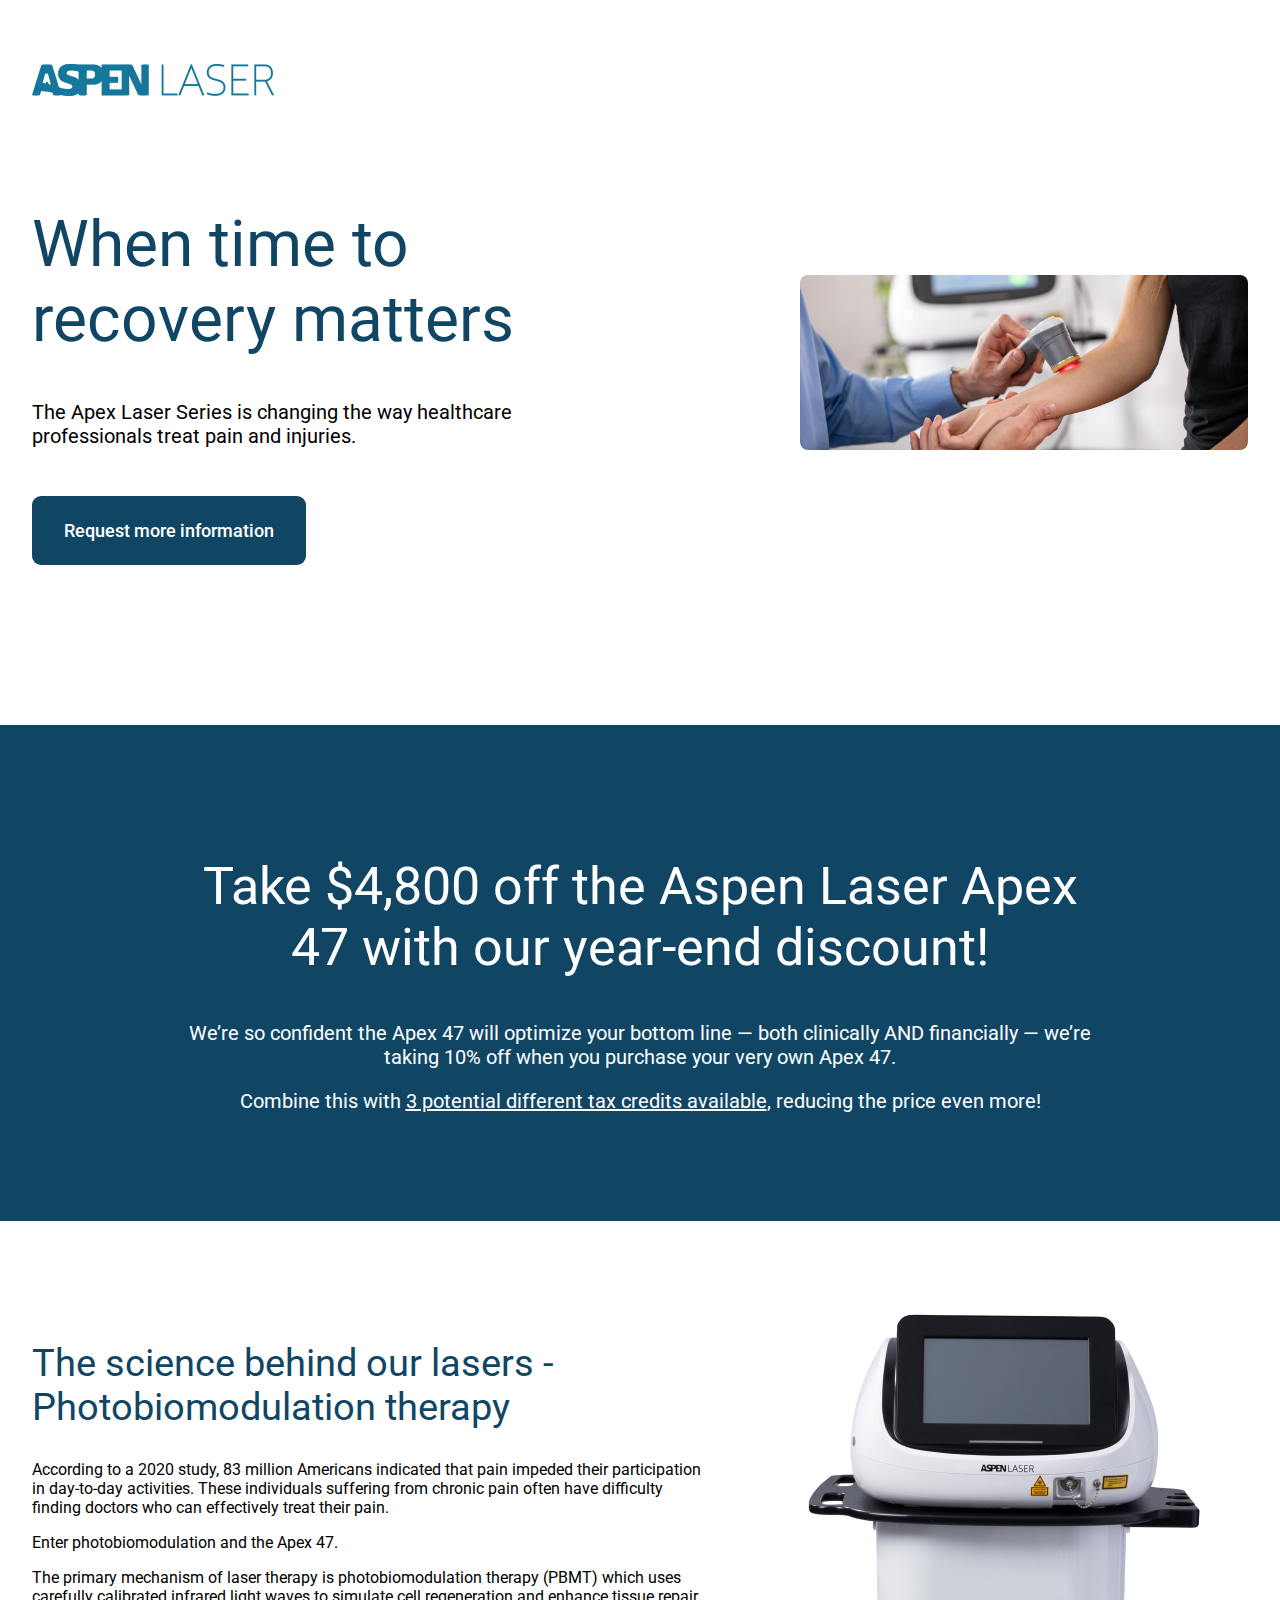
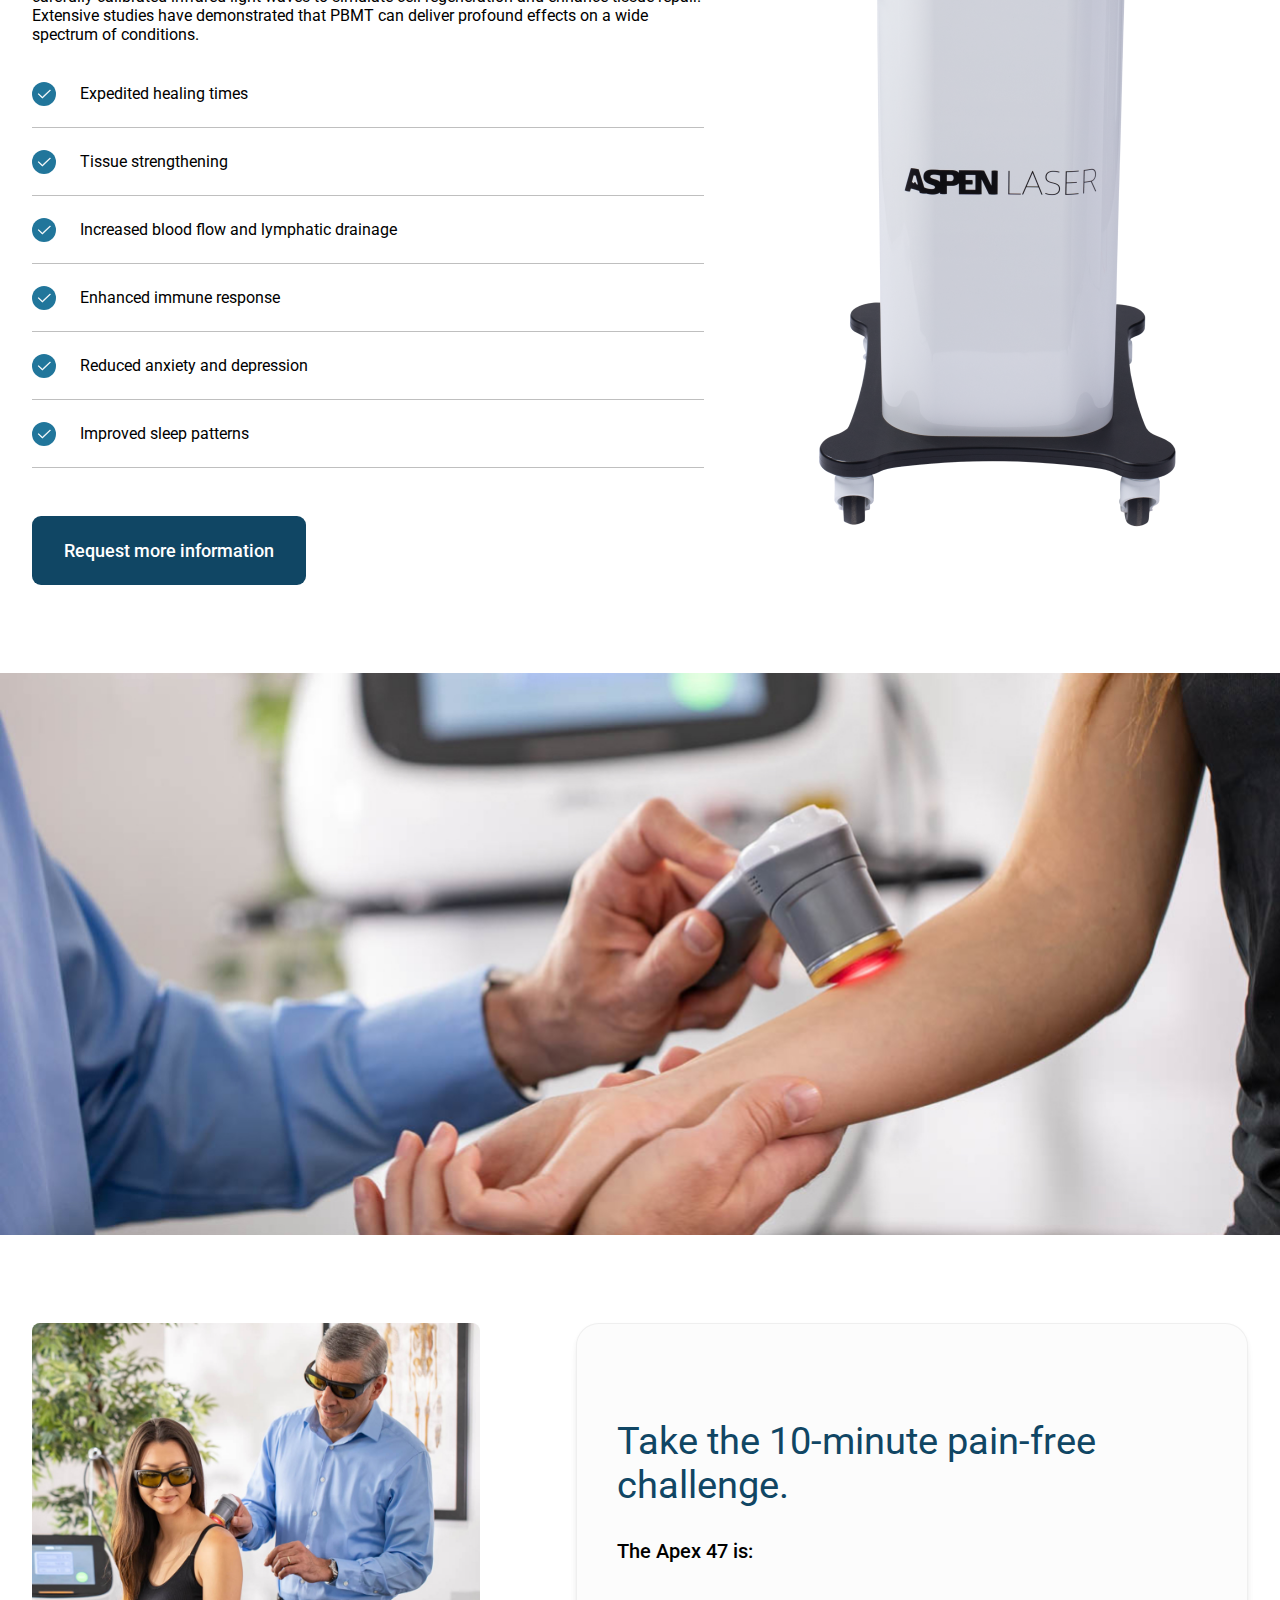
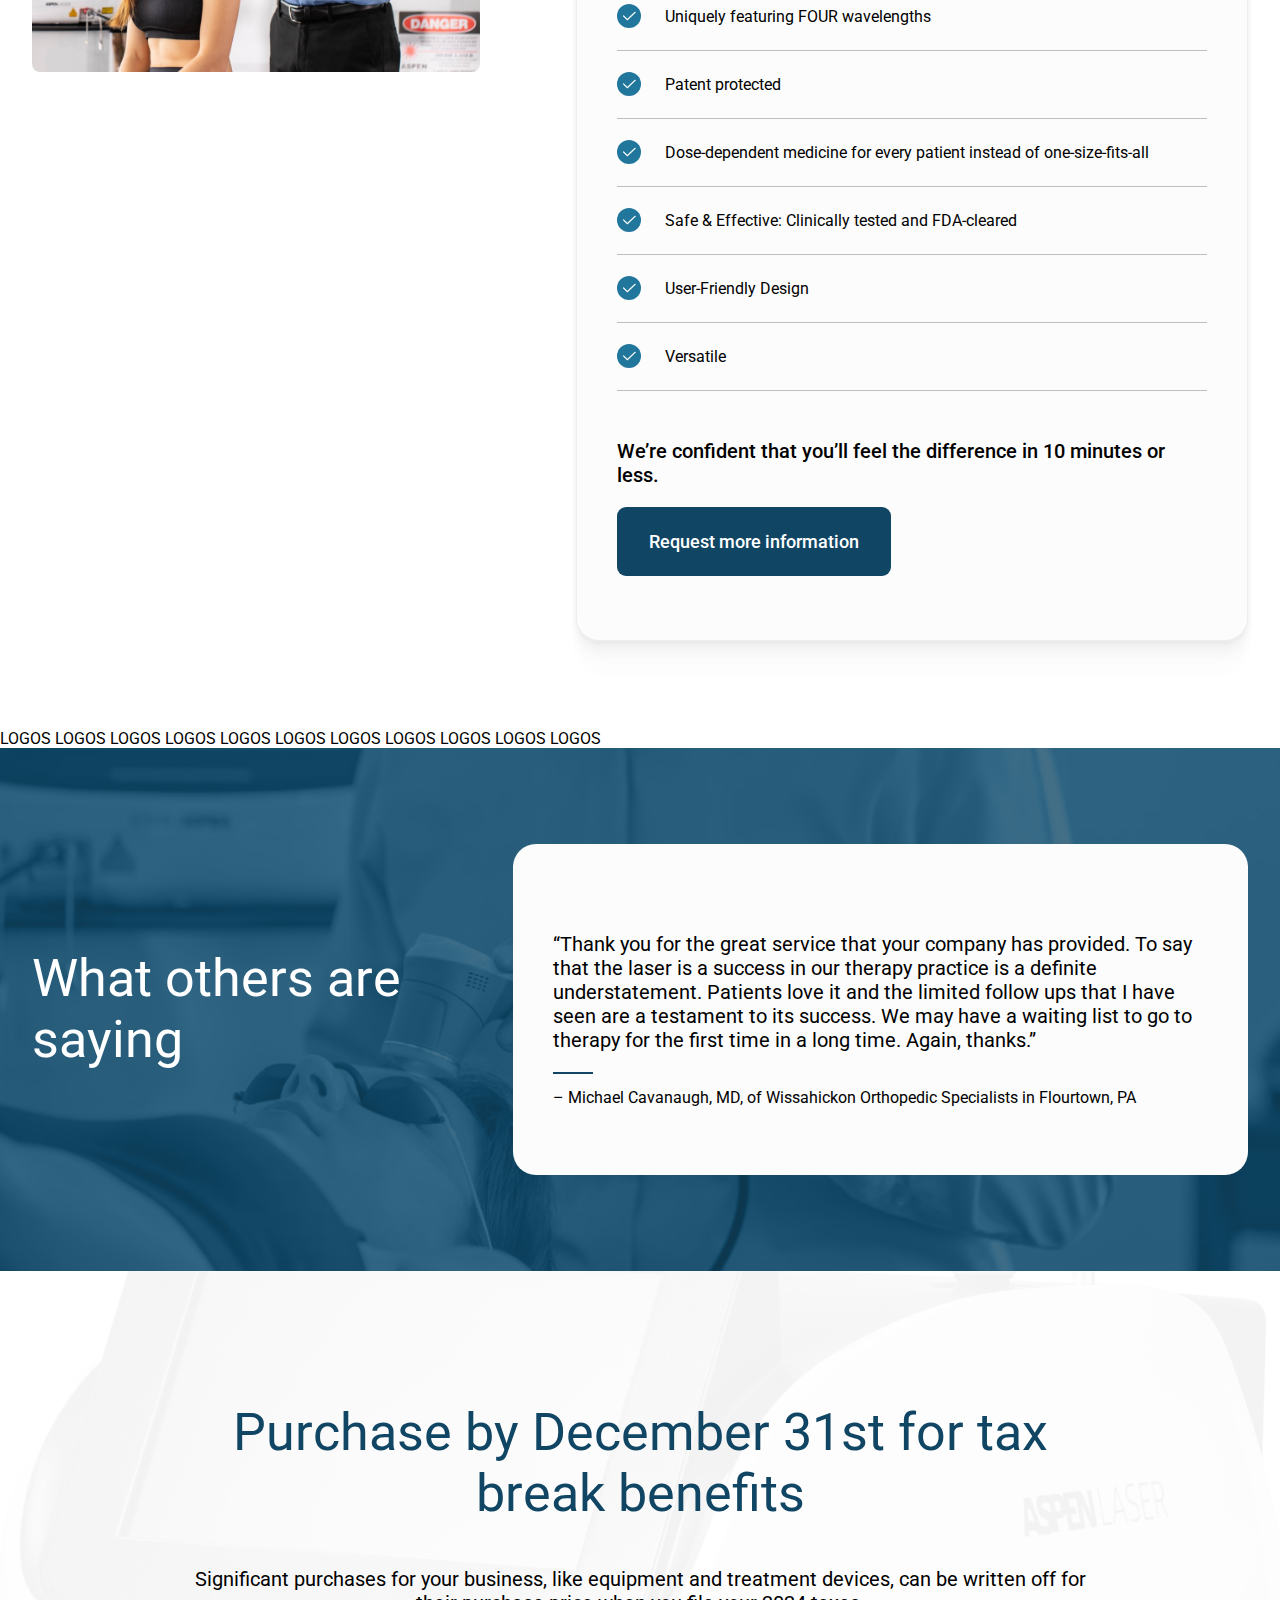
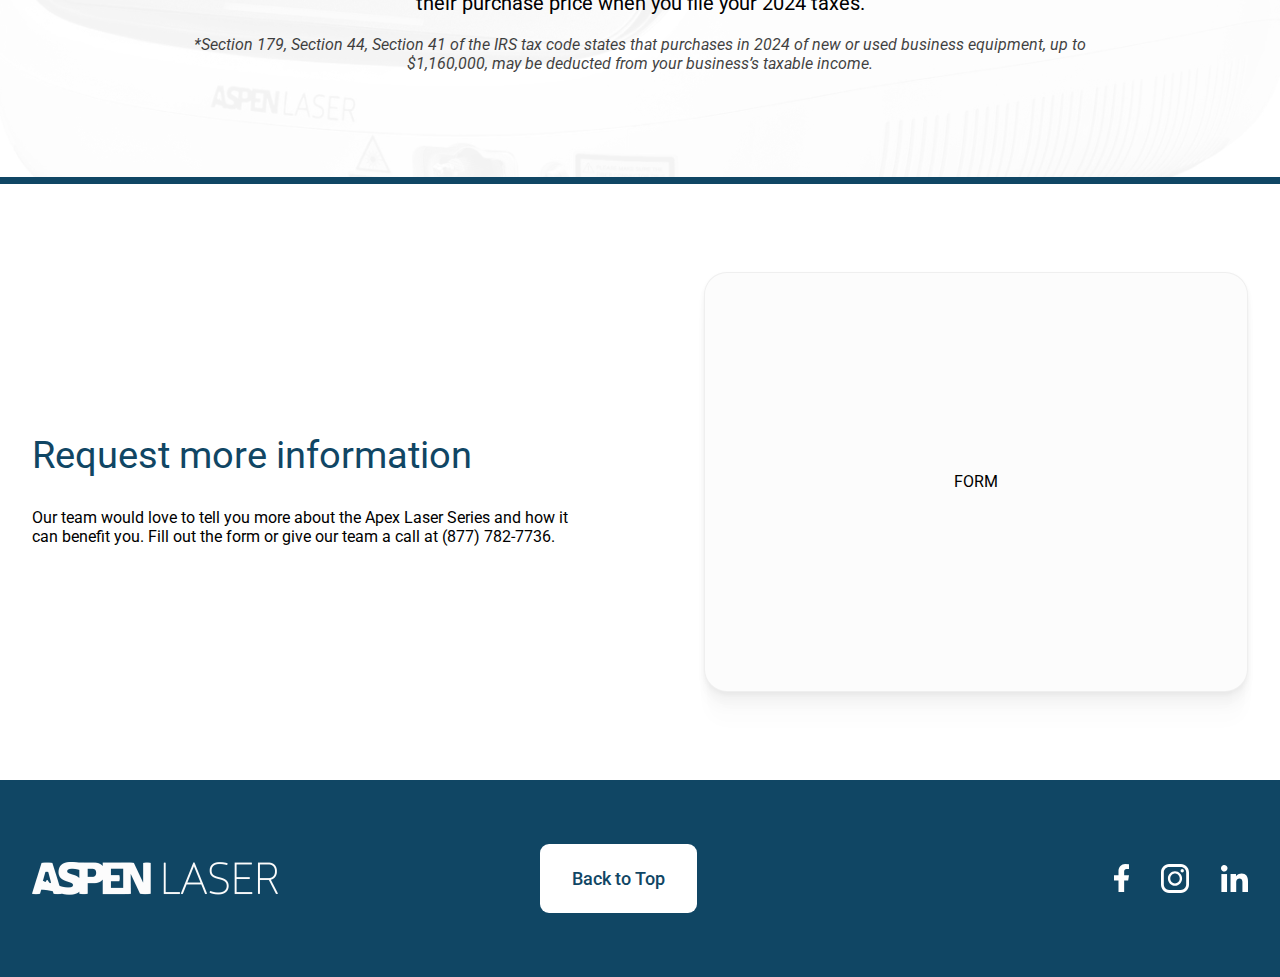
==== aspen-laser-apex-47.html @ b33ba3d9 "page started" ====
<!DOCTYPE html>
<html lang="en">
<head>
  <meta charset="UTF-8">
  <meta name="viewport" content="width=device-width, initial-scale=1.0">
  <title>TheraLight 360+</title>
  <link rel="preconnect" href="https://fonts.googleapis.com">
  <link rel="preconnect" href="https://fonts.gstatic.com" crossorigin>
  <link href="https://fonts.googleapis.com/css2?family=Roboto:ital,wght@0,100;0,300;0,400;0,500;0,700;0,900;1,100;1,300;1,400;1,500;1,700;1,900&display=swap" rel="stylesheet">
  <link rel="stylesheet" href="css/styles.css">
</head>
<body>
  <div class="page-top">
    <div class="container">
      <img src="./img/logo-blue.png" alt="Aspen Laser" width="242" height="32" class="top-logo" />
    </div>
  </div>
  <div class="hero">
    <div class="container">
      <div class="hero-row">
        <div class="">
          <h1>When time to recovery matters</h1>
          <p>The Apex Laser Series is changing the way healthcare professionals treat pain and injuries.</p>
          <a href="#contact" class="button">Request more information</a>
        </div>
        <div class="">
          <img src="./img/using-aspen-laser-apex-47-2.jpg" alt="Woman getting in the TheraLight 360+" width="574" height="448" />
        </div>
      </div>
    </div>
  </div>
  <div class="callout">
    <div class="container">
      <h2>Take $4,800 off the Aspen Laser Apex 47 with our year-end discount!</h2>
      <p>We&rsquo;re so confident the Apex 47 will optimize your bottom line &mdash; both clinically AND financially &mdash; we&rsquo;re taking 10% off when you purchase your very own Apex 47.</p>
      <p>Combine this with <a href="#tax-credit">3 potential different tax credits available</a>, reducing the price even more!</p>
    </div>
  </div>
  <div class="features">
    <div class="container">
      <div class="features-row">
        <div class="features-content">
          <h2>The science behind our lasers - Photobiomodulation therapy</h2>
          <p>According to a 2020 study, 83 million Americans indicated that pain impeded their participation in day-to-day activities. These individuals suffering from chronic pain often have difficulty finding doctors who can effectively treat their pain.</p>
          <p>Enter photobiomodulation and the Apex 47.</p>
          <p>The primary mechanism of laser therapy is photobiomodulation therapy (PBMT) which uses carefully calibrated infrared light waves to simulate cell regeneration and enhance tissue repair. Extensive studies have demonstrated that PBMT can deliver profound effects on a wide spectrum of conditions.</p>
          <ul class="checklist">
            <li>Expedited healing times</li>
            <li>Tissue strengthening</li>
            <li>Increased blood flow and lymphatic drainage</li>
            <li>Enhanced immune response</li>
            <li>Reduced anxiety and depression</li>
            <li>Improved sleep patterns</li>
          </ul>
          <a href="#contact" class="button">Request more information</a>
        </div>
        <div class="">
          <img src="./img/aspen-laser-machine.png" alt="Aspen Laser Apex 47" width="410" height="825" >
        </div>
      </div>
    </div>
  </div>
  <img src="./img/using-aspen-laser-apex-47-2.jpg" alt="Using Aspen Laser Apex 47" width="1440" height="561" class="full-size" />
  <div class="challenge">
    <div class="container">
      <div class="challenge-row">
        <div class="">
          <img src="./img/using-aspen-laser-apex-47-1.jpg" alt="Using Aspen Laser Apex 47" width="533" height="416" >
        </div>
        <div class="challenge-box">
          <h2>Take the 10-minute pain-free challenge.</h2>
          <p class="bigger">The Apex 47 is:</p>
          <ul class="checklist">
            <li>Uniquely featuring FOUR wavelengths</li>
            <li>Patent protected</li>
            <li>Dose-dependent medicine for every patient instead of one-size-fits-all</li>
            <li>Safe & Effective: Clinically tested and FDA-cleared</li>
            <li>User-Friendly Design</li>
            <li>Versatile</li>
          </ul>
            <p class="bigger">We&rsquo;re confident that you&rsquo;ll feel the difference in 10 minutes or less.</p>
          <a href="#contact" class="button">Request more information</a>
        </div>
      </div>
    </div>
  </div>
  LOGOS LOGOS LOGOS LOGOS LOGOS LOGOS LOGOS LOGOS LOGOS LOGOS LOGOS 
  <div class="testimonials">
    <div class="container testimonials-row">
      <h2>What others are saying</h2>
      <blockquote class="testimonial">
        <p>&ldquo;Thank you for the great service that your company has provided. To say that the laser is a success in our therapy practice is a definite understatement. Patients love it and the limited follow ups that I have seen are a testament to its success. We may have a waiting list to go to therapy for the first time in a long time. Again, thanks.&rdquo;</p>
        <cite>&ndash; Michael Cavanaugh, MD, of Wissahickon Orthopedic Specialists in Flourtown, PA</cite>
      </blockquote>
    </div>
  </div>
  <div class="tax-credit" id="tax-credit">
    <div class="container">
      <h2>Purchase by December 31st for tax break benefits</h2>
      <p class="bigger">Significant purchases for your business, like equipment and treatment devices, can be written off for their purchase price when you file your 2024 taxes.</p>
      <p><i>*Section 179, Section 44, Section 41 of the IRS tax code states that purchases in 2024 of new or used business equipment, up to $1,160,000, may be deducted from your business&rsquo;s taxable income.</i></p>
    </div>
  </div>
  <div class="contact" id="contact">
    <div class="container">
      <div class="contact-row">
        <div class="contact-content">
          <h2>Request more information</h2>
          <p>Our team would love to tell you more about the Apex Laser Series and how it can benefit you. Fill out the form or give our team a call at (877) 782-7736.</p>
        </div>
        <div class="contact-form">
          FORM
        </div>
      </div>
    </div>
  </div>
  <div class="footer">
    <div class="container footer-contents">
      <img src="./img/logo-white.png" alt="Aspen Laser" width="246" height="32" class="footer-logo" />
      <div class="button-wrap"><a class="button reverse" href="#">Back to Top</a></div>
      <ul class="footer-list">
        <li><a href="#" target="_blank" class="facebook">Facebook</a></li>
        <li><a href="#" target="_blank" class="instagram">Instagram</a></li>
        <li><a href="#" target="_blank" class="linkedin">LinkedIn</a></li>
      </ul>
    </div>
  </div>
</body>
</html>
---- css/styles.css ----
/* General */
html {
  scroll-behavior: smooth;
}

body {
  background-color: #ffffff;
  color: #000000;
  font-family: "Roboto", sans-serif;
  font-weight: 400;
  font-style: normal;
  font-size: 100%;
  margin: 0;
}
body * {
  box-sizing: border-box;
}

img {
  max-width: 100%;
  height: auto;
}

a:not(.button) {
  color: #000000;
  text-decoration: underline;
}

.button {
  font-size: 1.125rem;
  line-height: 1.3125rem;
  border: none;
  box-shadow: none;
  background: #104664;
  color: #ffffff;
  font-weight: 500;
  padding: 1.5rem 2rem;
  text-decoration: none;
  border-radius: 9px;
  transition: all 300ms ease;
  text-align: center;
  display: inline-block;
}
.button:hover, .button:focus {
  background: #073956;
}
.button.reverse {
  background: #ffffff;
  color: #104664;
}
.button.reverse:hover, .button.reverse:focus {
  background: #cdcdcd;
}

.container {
  max-width: 94rem;
  padding-left: 2rem;
  padding-right: 2rem;
  margin-left: auto;
  margin-right: auto;
}

h1 {
  font-weight: 400;
  color: #104664;
}

h2 {
  font-size: 38px;
  font-weight: 400;
  color: #104664;
}

.text-center {
  text-align: center;
}

.checklist {
  list-style: none;
  margin: 0 0 3rem;
  display: grid;
  gap: 3rem;
  grid-template-columns: auto;
  padding: 0;
}
.checklist li {
  padding-left: 3rem;
  position: relative;
}
.checklist li:before {
  position: absolute;
  top: 50%;
  transform: translateY(-50%);
  left: 0;
  background-image: url("../img/checkmark.svg");
  width: 35px;
  height: 35px;
  display: block;
  content: "";
}

img.full-size {
  margin-left: auto;
  margin-right: auto;
  max-width: 1440px;
  display: block;
}

/* Sections */
.page-top {
  padding: 4rem 0 2rem;
}

.hero {
  padding: 0 0 4rem;
}
@media (min-width: 768px) {
  .hero {
    padding: 2rem 0 10rem;
  }
}
.hero .hero-row {
  display: grid;
  row-gap: 2rem;
  column-gap: 6rem;
  align-items: center;
}
@media (min-width: 768px) {
  .hero .hero-row {
    grid-template-columns: 3fr 2fr;
  }
}
.hero h1 {
  font-size: 4rem;
  max-width: 610px;
}
.hero p {
  font-size: 20px;
  margin-bottom: 3rem;
  max-width: 540px;
}
.hero img {
  border-radius: 0.5rem;
}

.callout {
  background-color: #104664;
  color: #ffffff;
  padding: 4rem 0;
}
@media (min-width: 768px) {
  .callout {
    padding: 5.5rem 0;
  }
}
.callout h2 {
  font-size: 52px;
  color: #ffffff;
}
.callout p {
  font-size: 20px;
}
.callout p a {
  color: #ffffff;
}
.callout .container {
  max-width: 63rem;
  text-align: center;
}

.features {
  padding: 4rem 0;
}
@media (min-width: 768px) {
  .features {
    padding: 5.5rem 0;
  }
}
.features .features-row {
  display: grid;
  row-gap: 2rem;
  column-gap: 6rem;
  align-items: start;
}
@media (min-width: 768px) {
  .features .features-row {
    grid-template-columns: 3fr 2fr;
  }
}
.features .bigger {
  font-weight: 500;
  font-size: 20px;
}
.features h2 {
  font-size: 38px;
}
.features .checklist {
  gap: 0;
}
.features .checklist li {
  display: block;
  padding-top: 1.5rem;
  padding-bottom: 1.5rem;
  border-bottom: 1px solid rgba(0, 0, 0, 0.25);
}
.features .checklist li:before {
  width: 24px;
  height: 24px;
  background-size: 24px 24px;
}

.research {
  padding: 4rem 0;
}
@media (min-width: 768px) {
  .research {
    padding: 5.5rem 0;
  }
}
.research .research-row {
  display: grid;
  row-gap: 2rem;
  column-gap: 6rem;
  align-items: center;
}
@media (min-width: 768px) {
  .research .research-row {
    grid-template-columns: 3fr 2fr;
  }
}
.research h2 {
  font-size: 38px;
}
.research img {
  border-radius: 0.5rem;
}

.challenge {
  padding: 4rem 0;
}
@media (min-width: 768px) {
  .challenge {
    padding: 5.5rem 0;
  }
}
.challenge img {
  border-radius: 0.5rem;
  display: block;
}
.challenge .challenge-row {
  display: grid;
  row-gap: 2rem;
  column-gap: 6rem;
  align-items: start;
}
@media (min-width: 768px) {
  .challenge .challenge-row {
    grid-template-columns: 2fr 3fr;
  }
}
.challenge h2 {
  font-size: 38px;
}
.challenge .bigger {
  font-weight: 500;
  font-size: 20px;
}
.challenge .checklist {
  gap: 0;
}
.challenge .checklist li {
  display: block;
  padding-top: 1.5rem;
  padding-bottom: 1.5rem;
  border-bottom: 1px solid rgba(0, 0, 0, 0.25);
}
.challenge .checklist li:before {
  width: 24px;
  height: 24px;
  background-size: 24px 24px;
}
.challenge .challenge-box {
  background: #FCFCFC;
  border: 1px solid rgba(0, 0, 0, 0.05);
  box-shadow: 0px 33px 13px rgba(0, 0, 0, 0.01), 0px 18px 11px rgba(0, 0, 0, 0.02), 0px 8px 8px rgba(0, 0, 0, 0.03), 0px 2px 5px rgba(0, 0, 0, 0.04);
  border-radius: 23px;
  padding: 4rem 2.5rem;
}

.testimonials {
  padding: 4rem 0;
  background-size: cover;
  background-position: center;
  background-image: url("../img/testimonials-background.png");
  background-color: #104664;
  color: #ffffff;
}
@media (min-width: 768px) {
  .testimonials {
    padding: 6rem 0;
  }
}
.testimonials h2 {
  font-size: 52px;
  color: #ffffff;
}
.testimonials .testimonials-row {
  row-gap: 2rem;
  column-gap: 2.5rem;
  display: grid;
  grid-template-columns: auto;
  align-items: center;
}
@media (min-width: 768px) {
  .testimonials .testimonials-row {
    grid-template-columns: 3fr 5fr;
  }
}
.testimonials .testimonial {
  margin: 0;
  border: 0;
  padding: 4.25rem 2.5rem;
  background: #FCFCFC;
  border-radius: 23px;
  font-size: 20px;
  color: #000000;
}
.testimonials .testimonial cite {
  position: relative;
  padding-top: 1rem;
  margin-top: 1rem;
  display: block;
  font-size: 1rem;
  font-style: normal;
}
.testimonials .testimonial cite:before {
  position: absolute;
  top: 0;
  left: 0;
  width: 2.5rem;
  height: 2px;
  background: #104664;
  display: block;
  content: "";
}

.tax-credit {
  padding: 4rem 0;
  background-size: cover;
  background-position: center;
  background-image: url("../img/tax-background.jpg");
}
.tax-credit .container {
  max-width: 60rem;
  text-align: center;
}
@media (min-width: 768px) {
  .tax-credit {
    padding: 5.5rem 0;
  }
}
.tax-credit h2 {
  font-size: 52px;
  color: #104664;
}
.tax-credit .bigger {
  font-size: 20px;
}
.tax-credit i {
  opacity: 0.75;
}

.contact {
  padding: 4rem 0;
  border-top: 7px solid #104664;
}
@media (min-width: 768px) {
  .contact {
    padding: 5.5rem 0;
  }
}
.contact .contact-row {
  display: grid;
  row-gap: 2rem;
  column-gap: 8rem;
  align-items: center;
}
@media (min-width: 768px) {
  .contact .contact-row {
    grid-template-columns: 1fr 1fr;
  }
}
.contact .contact-form {
  background: #FCFCFC;
  border: 1px solid rgba(0, 0, 0, 0.05);
  box-shadow: 0px 33px 13px rgba(0, 0, 0, 0.01), 0px 18px 11px rgba(0, 0, 0, 0.02), 0px 8px 8px rgba(0, 0, 0, 0.03), 0px 2px 5px rgba(0, 0, 0, 0.04);
  border-radius: 23px;
  height: 420px;
  display: flex;
  justify-content: center;
  align-items: center;
}

.footer {
  padding: 4rem 0;
  background: #104664;
  color: #ffffff;
}
.footer .footer-logo {
  display: block;
  width: 246px;
}
.footer .footer-contents {
  display: grid;
  row-gap: 2rem;
  column-gap: 2rem;
}
@media (min-width: 768px) {
  .footer .footer-contents {
    align-items: center;
    grid-template-columns: 1fr 200px 1fr;
  }
}
.footer .footer-list {
  list-style: none;
  margin: 0;
  padding: 0;
  display: flex;
  flex-wrap: wrap;
  row-gap: 1rem;
  column-gap: 2rem;
}
@media (min-width: 768px) {
  .footer .footer-list {
    justify-content: flex-end;
    align-items: center;
  }
}
.footer .footer-list li {
  display: inline;
}
.footer .footer-list li a {
  color: #ffffff;
}
.footer .footer-list li a.facebook, .footer .footer-list li a.instagram, .footer .footer-list li a.linkedin {
  display: block;
  text-indent: -999999px;
  background-repeat: no-repeat;
  background-size: 100% 100%;
}
.footer .footer-list li a.facebook {
  width: 15px;
  height: 28px;
  background-image: url("../img/facebook.svg");
}
.footer .footer-list li a.instagram {
  width: 28px;
  height: 29px;
  background-image: url("../img/instagram.svg");
}
.footer .footer-list li a.linkedin {
  width: 27px;
  height: 27px;
  background-image: url("../img/linkedin.svg");
}

/*# sourceMappingURL=styles.css.map */
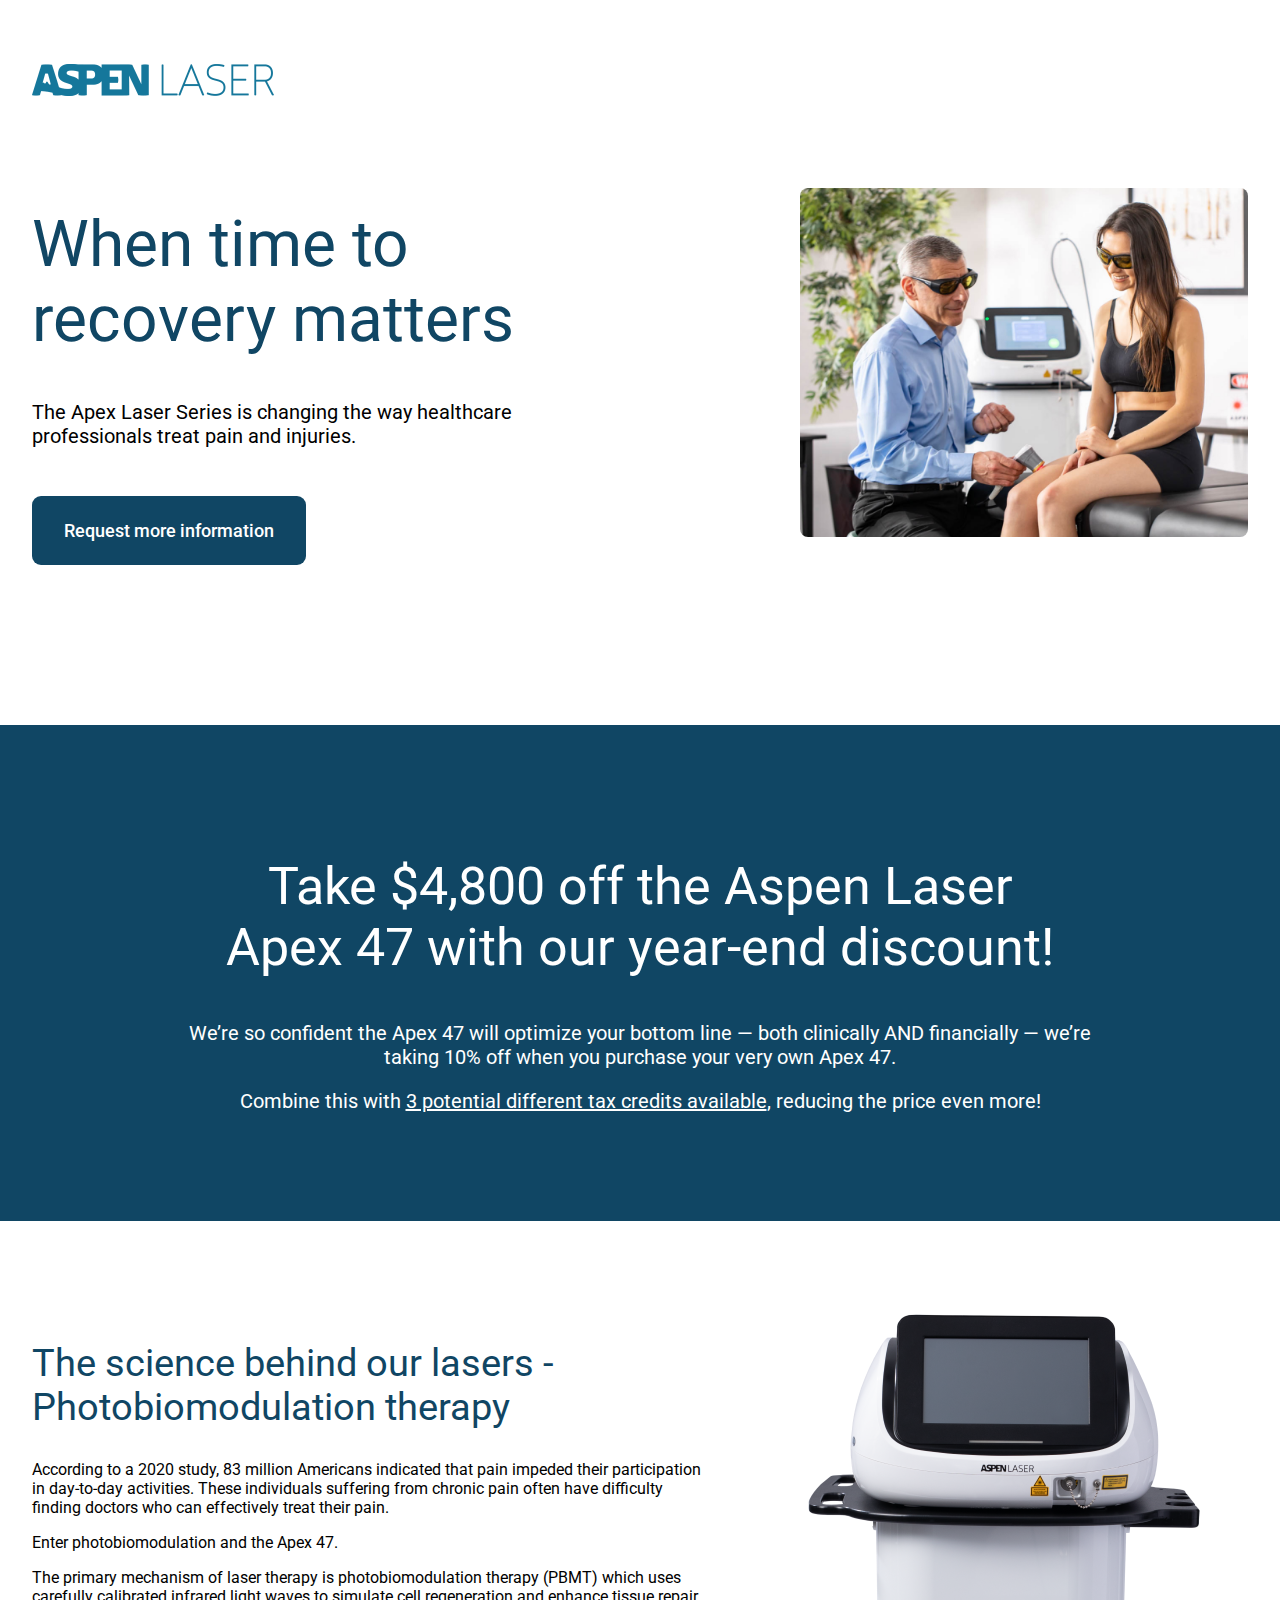
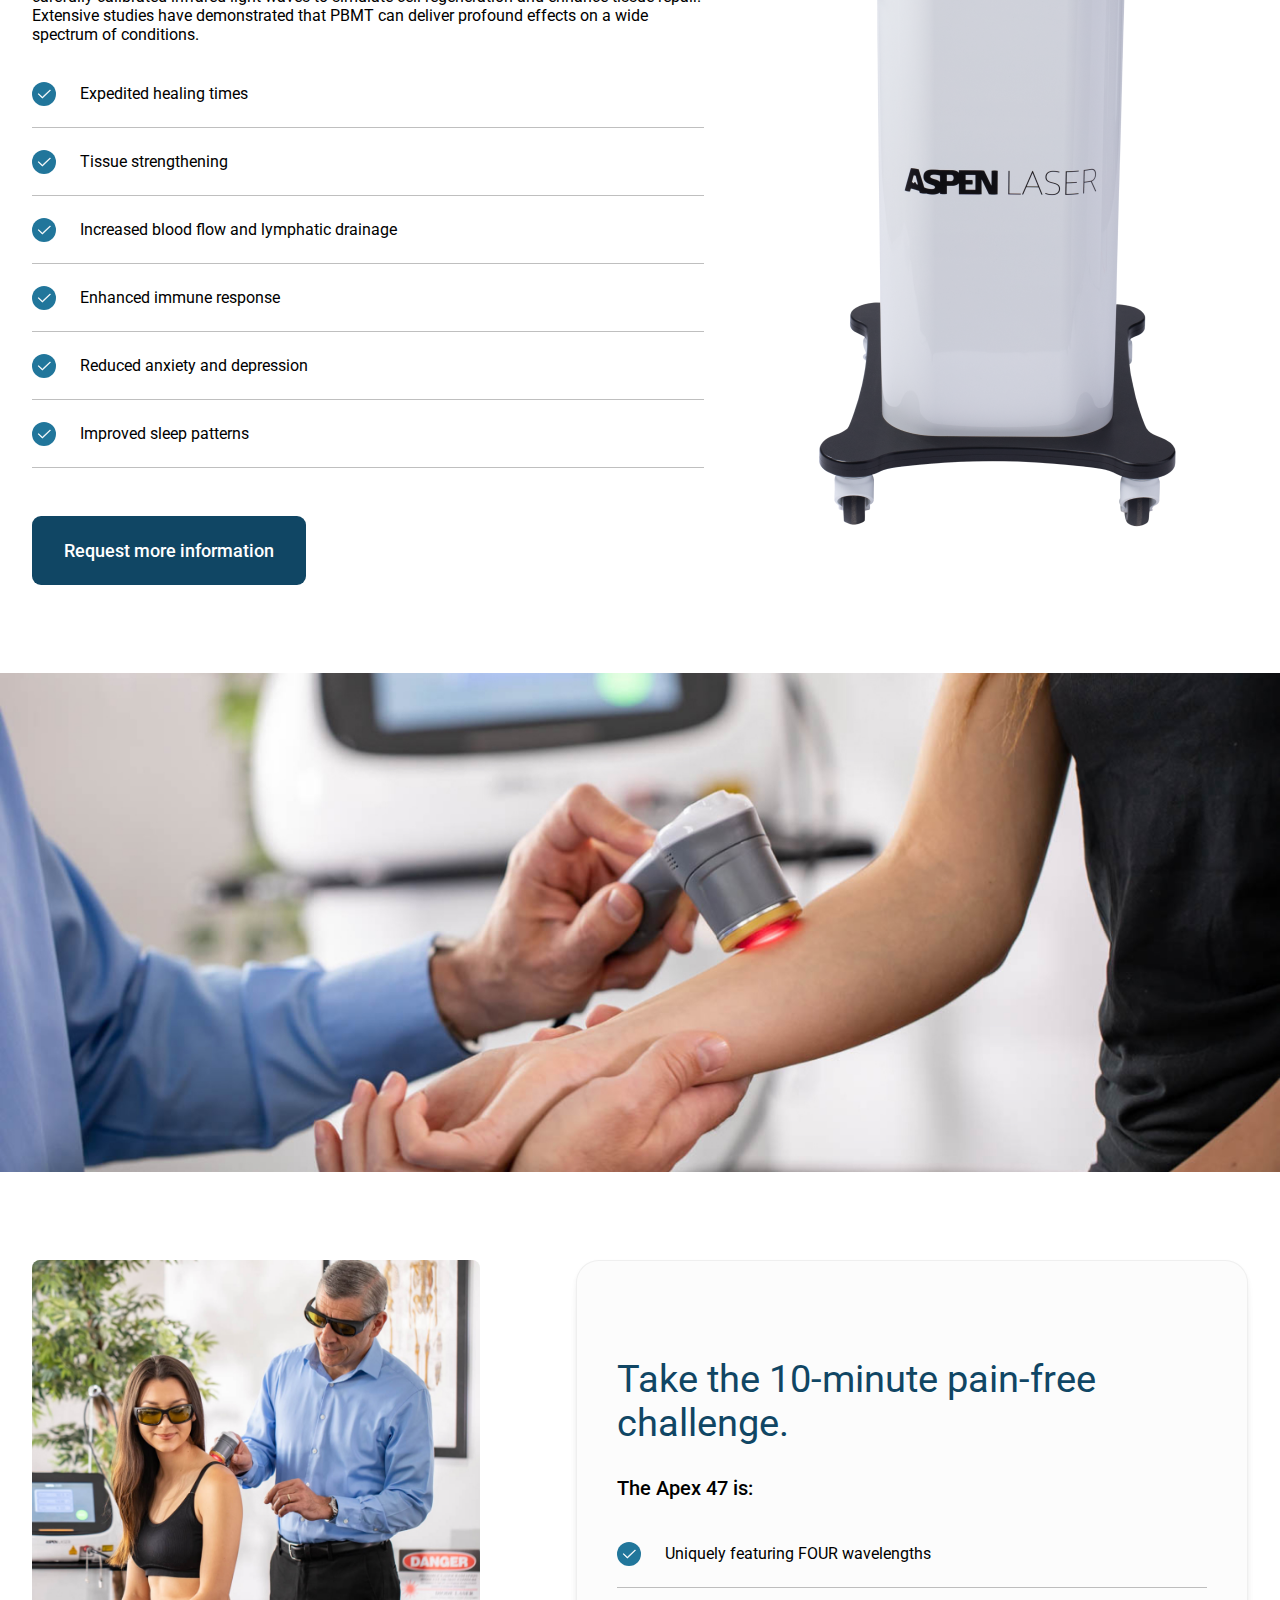
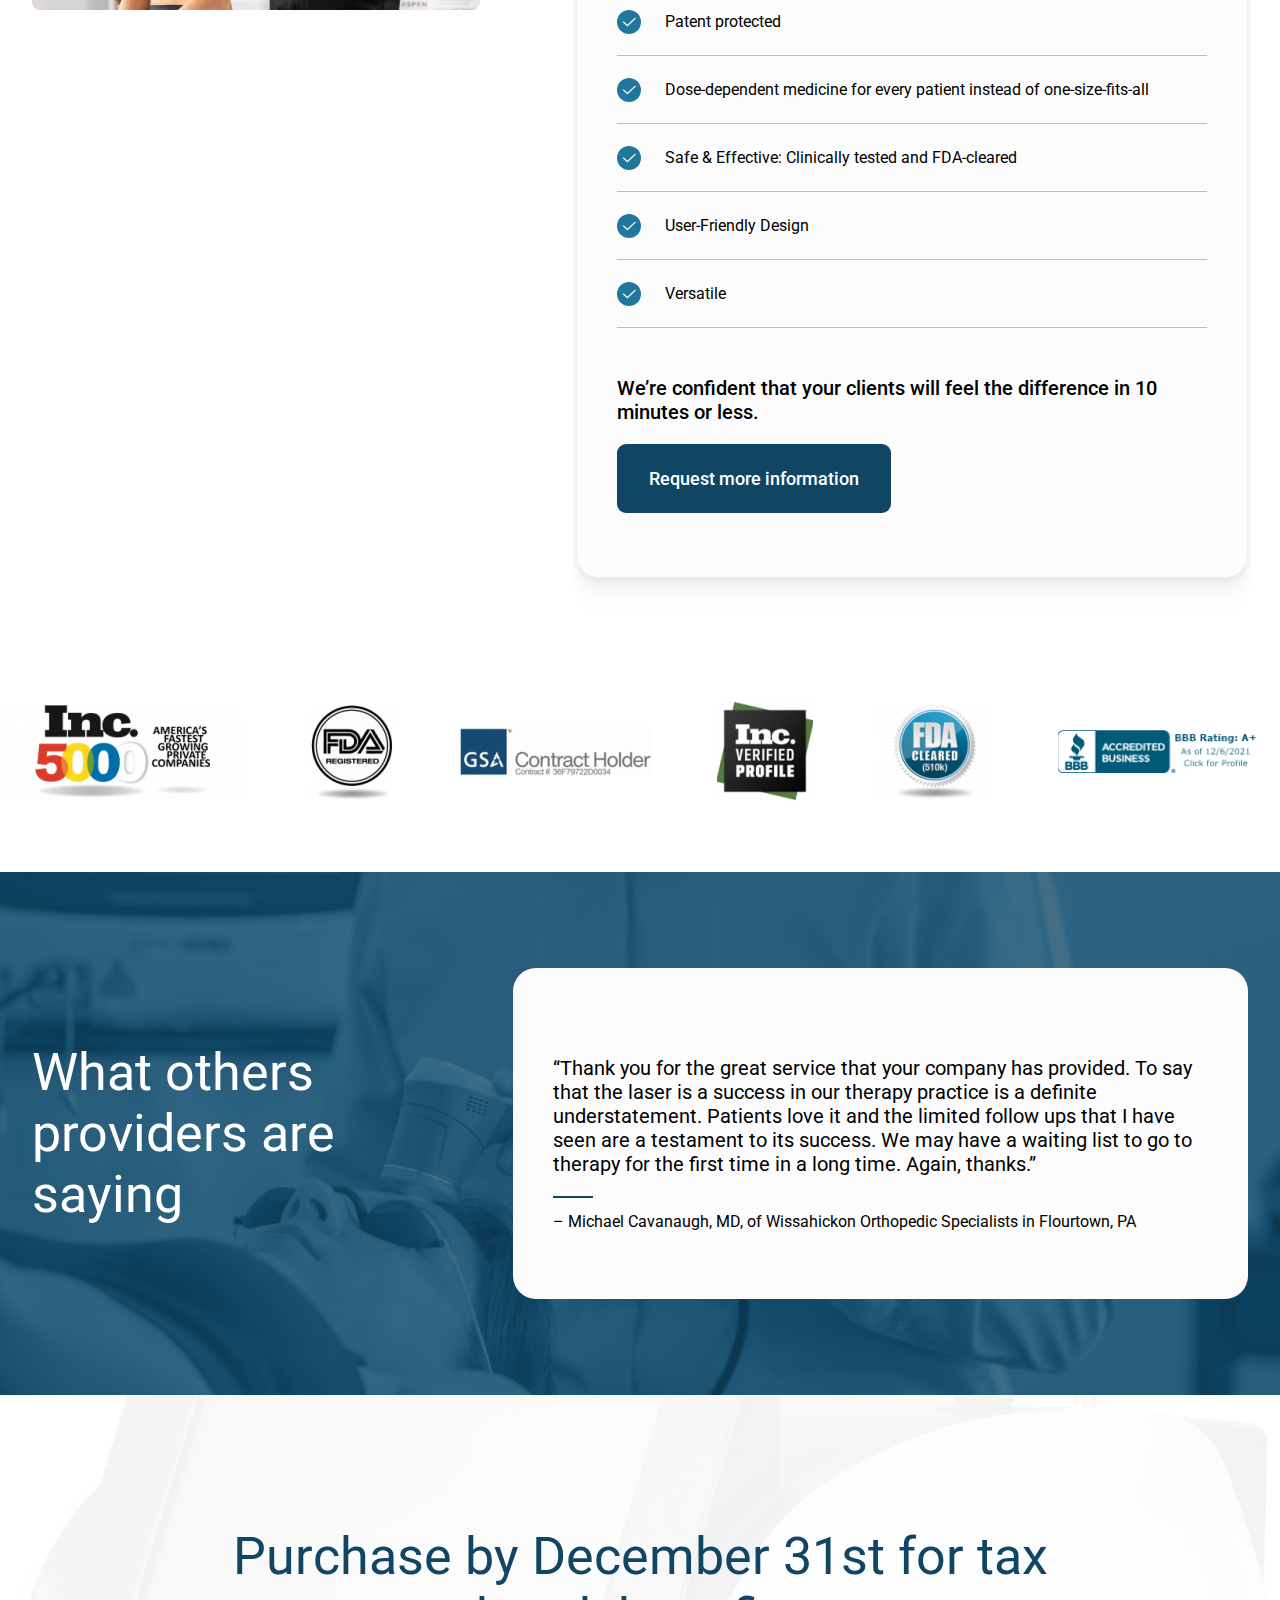
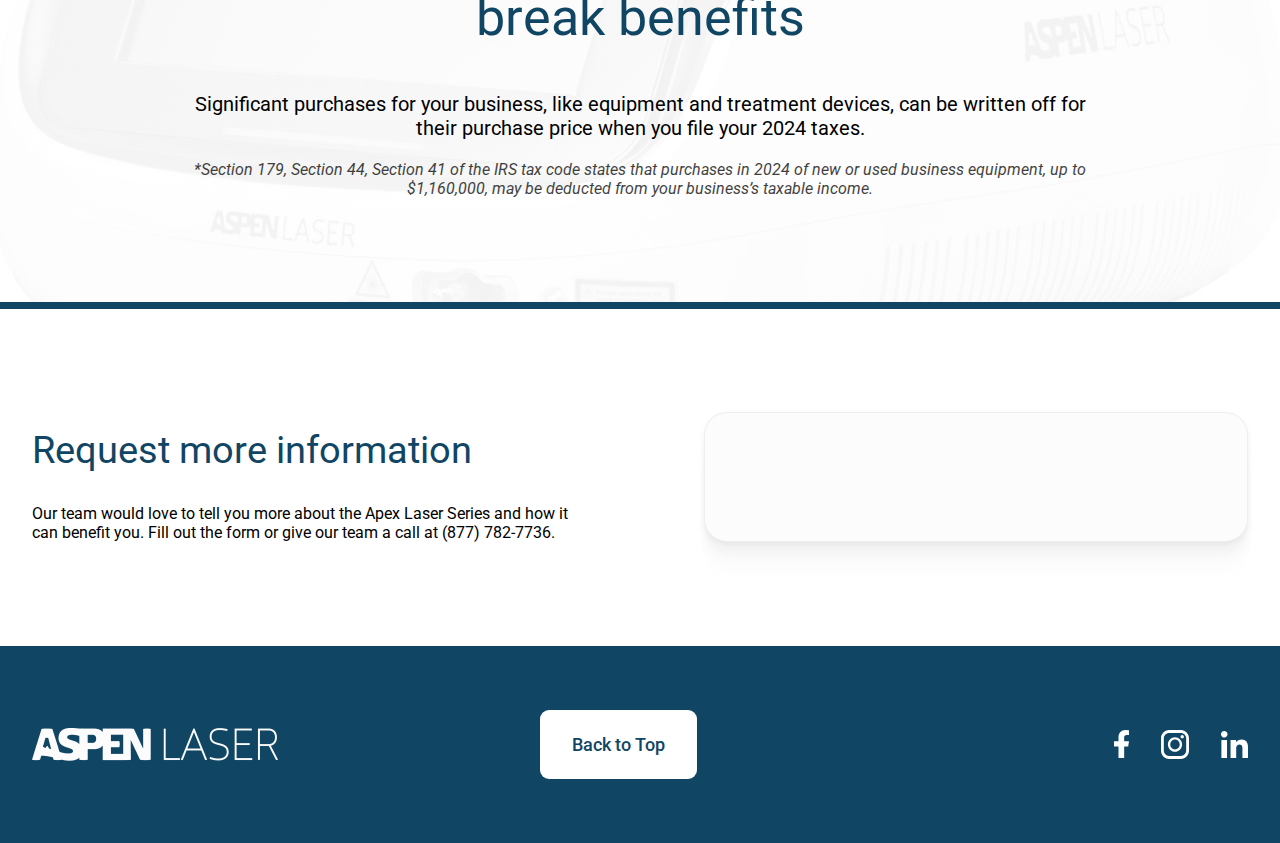
==== commit 1d18d5a3: "retrying" ====
--- a/aspen-laser-apex-47.html
+++ b/aspen-laser-apex-47.html
@@ -3,7 +3,7 @@
 <head>
   <meta charset="UTF-8">
   <meta name="viewport" content="width=device-width, initial-scale=1.0">
-  <title>TheraLight 360+</title>
+  <title>Aspen Laser Apex 47</title>
   <link rel="preconnect" href="https://fonts.googleapis.com">
   <link rel="preconnect" href="https://fonts.gstatic.com" crossorigin>
   <link href="https://fonts.googleapis.com/css2?family=Roboto:ital,wght@0,100;0,300;0,400;0,500;0,700;0,900;1,100;1,300;1,400;1,500;1,700;1,900&display=swap" rel="stylesheet">
@@ -24,15 +24,15 @@
           <a href="#contact" class="button">Request more information</a>
         </div>
         <div class="">
-          <img src="./img/using-aspen-laser-apex-47-2.jpg" alt="Woman getting in the TheraLight 360+" width="574" height="448" />
+          <img src="./img/using-aspen-laser-apex-47-3.jpg" alt="Woman getting in the TheraLight 360+" width="574" height="448" />
         </div>
       </div>
     </div>
   </div>
   <div class="callout">
     <div class="container">
-      <h2>Take $4,800 off the Aspen Laser Apex 47 with our year-end discount!</h2>
-      <p>We&rsquo;re so confident the Apex 47 will optimize your bottom line &mdash; both clinically AND financially &mdash; we&rsquo;re taking 10% off when you purchase your very own Apex 47.</p>
+      <h2>Take $4,800 off the Aspen Laser <span class="apex-47">Apex 47</span> with our year-end discount!</h2>
+      <p>We&rsquo;re so confident the <span class="apex-47">Apex 47</span> will optimize your bottom line &mdash; both clinically AND financially &mdash; we&rsquo;re taking 10% off when you purchase your very own <span class="apex-47">Apex 47</span>.</p>
       <p>Combine this with <a href="#tax-credit">3 potential different tax credits available</a>, reducing the price even more!</p>
     </div>
   </div>
@@ -42,7 +42,7 @@
         <div class="features-content">
           <h2>The science behind our lasers - Photobiomodulation therapy</h2>
           <p>According to a 2020 study, 83 million Americans indicated that pain impeded their participation in day-to-day activities. These individuals suffering from chronic pain often have difficulty finding doctors who can effectively treat their pain.</p>
-          <p>Enter photobiomodulation and the Apex 47.</p>
+          <p>Enter photobiomodulation and the <span class="apex-47">Apex 47</span>.</p>
           <p>The primary mechanism of laser therapy is photobiomodulation therapy (PBMT) which uses carefully calibrated infrared light waves to simulate cell regeneration and enhance tissue repair. Extensive studies have demonstrated that PBMT can deliver profound effects on a wide spectrum of conditions.</p>
           <ul class="checklist">
             <li>Expedited healing times</li>
@@ -69,7 +69,7 @@
         </div>
         <div class="challenge-box">
           <h2>Take the 10-minute pain-free challenge.</h2>
-          <p class="bigger">The Apex 47 is:</p>
+          <p class="bigger">The <span class="apex-47">Apex 47</span> is:</p>
           <ul class="checklist">
             <li>Uniquely featuring FOUR wavelengths</li>
             <li>Patent protected</li>
@@ -78,16 +78,55 @@
             <li>User-Friendly Design</li>
             <li>Versatile</li>
           </ul>
-            <p class="bigger">We&rsquo;re confident that you&rsquo;ll feel the difference in 10 minutes or less.</p>
+            <p class="bigger">We&rsquo;re confident that your clients will feel the difference in 10 minutes or less.</p>
           <a href="#contact" class="button">Request more information</a>
         </div>
       </div>
     </div>
   </div>
-  LOGOS LOGOS LOGOS LOGOS LOGOS LOGOS LOGOS LOGOS LOGOS LOGOS LOGOS 
+  <div class="logos">
+    <div class="logo-scroller">
+      <ul>
+        <li><img src="./img/inc-5000.png" alt="Inc 5000" width="245" height="98" /></li>
+        <li><img src="./img/fda.png" alt="FDA Registered" width="86" height="97" /></li>
+        <li><img src="./img/gsa.png" alt="GSA" width="194" height="49" /></li>
+        <li><img src="./img/inc-verified-people.png" alt="Inc Verified Profile" width="96" height="98" /></li>
+        <li><img src="./img/fda-cleared.png" alt="FDA Cleared" width="117" height="98" /></li>
+        <li><img src="./img/bbb.png" alt="BBB" width="202" height="43" /></li>
+        <li><img src="./img/5-year-warranty.png" alt="5 Year Warranty" width="99" height="98" /></li>
+        <li><img src="./img/space-foundation.png" alt="Space Foundation" width="159" height="91" /></li>
+        <li><img src="./img/d-u-n-s-registered.png" alt="D-U-N-S Registered" width="119" height="106" /></li>
+        <li><img src="./img/boc.png" alt="boc" width="98" height="98" /></li>
+      </ul>
+      <ul>
+        <li><img src="./img/inc-5000.png" alt="Inc 5000" width="245" height="98" /></li>
+        <li><img src="./img/fda.png" alt="FDA Registered" width="86" height="97" /></li>
+        <li><img src="./img/gsa.png" alt="GSA" width="194" height="49" /></li>
+        <li><img src="./img/inc-verified-people.png" alt="Inc Verified Profile" width="96" height="98" /></li>
+        <li><img src="./img/fda-cleared.png" alt="FDA Cleared" width="117" height="98" /></li>
+        <li><img src="./img/bbb.png" alt="BBB" width="202" height="43" /></li>
+        <li><img src="./img/5-year-warranty.png" alt="5 Year Warranty" width="99" height="98" /></li>
+        <li><img src="./img/space-foundation.png" alt="Space Foundation" width="159" height="91" /></li>
+        <li><img src="./img/d-u-n-s-registered.png" alt="D-U-N-S Registered" width="119" height="106" /></li>
+        <li><img src="./img/boc.png" alt="boc" width="98" height="98" /></li>
+      </ul>
+      <ul>
+        <li><img src="./img/inc-5000.png" alt="Inc 5000" width="245" height="98" /></li>
+        <li><img src="./img/fda.png" alt="FDA Registered" width="86" height="97" /></li>
+        <li><img src="./img/gsa.png" alt="GSA" width="194" height="49" /></li>
+        <li><img src="./img/inc-verified-people.png" alt="Inc Verified Profile" width="96" height="98" /></li>
+        <li><img src="./img/fda-cleared.png" alt="FDA Cleared" width="117" height="98" /></li>
+        <li><img src="./img/bbb.png" alt="BBB" width="202" height="43" /></li>
+        <li><img src="./img/5-year-warranty.png" alt="5 Year Warranty" width="99" height="98" /></li>
+        <li><img src="./img/space-foundation.png" alt="Space Foundation" width="159" height="91" /></li>
+        <li><img src="./img/d-u-n-s-registered.png" alt="D-U-N-S Registered" width="119" height="106" /></li>
+        <li><img src="./img/boc.png" alt="boc" width="98" height="98" /></li>
+      </ul>
+    </div>
+  </div>
   <div class="testimonials">
     <div class="container testimonials-row">
-      <h2>What others are saying</h2>
+      <h2>What others providers are saying</h2>
       <blockquote class="testimonial">
         <p>&ldquo;Thank you for the great service that your company has provided. To say that the laser is a success in our therapy practice is a definite understatement. Patients love it and the limited follow ups that I have seen are a testament to its success. We may have a waiting list to go to therapy for the first time in a long time. Again, thanks.&rdquo;</p>
         <cite>&ndash; Michael Cavanaugh, MD, of Wissahickon Orthopedic Specialists in Flourtown, PA</cite>
@@ -109,7 +148,13 @@
           <p>Our team would love to tell you more about the Apex Laser Series and how it can benefit you. Fill out the form or give our team a call at (877) 782-7736.</p>
         </div>
         <div class="contact-form">
-          FORM
+          <script charset="utf-8" type="text/javascript" src="https://js.hsforms.net/forms/embed/v2.js"></script>
+          <script>
+            hbspt.forms.create({
+              portalId: "7437617",
+              formId: "00cfa55f-7cb1-41a2-b422-ef834c555e00"
+            });
+          </script>
         </div>
       </div>
     </div>
@@ -119,9 +164,9 @@
       <img src="./img/logo-white.png" alt="Aspen Laser" width="246" height="32" class="footer-logo" />
       <div class="button-wrap"><a class="button reverse" href="#">Back to Top</a></div>
       <ul class="footer-list">
-        <li><a href="#" target="_blank" class="facebook">Facebook</a></li>
-        <li><a href="#" target="_blank" class="instagram">Instagram</a></li>
-        <li><a href="#" target="_blank" class="linkedin">LinkedIn</a></li>
+        <li><a href="https://www.facebook.com/aspenlasers/" target="_blank" class="facebook">Facebook</a></li>
+        <li><a href="https://www.instagram.com/aspenlasers/" target="_blank" class="instagram">Instagram</a></li>
+        <li><a href="https://www.linkedin.com/company/aspen-laser-systems-llc" target="_blank" class="linkedin">LinkedIn</a></li>
       </ul>
     </div>
   </div>
--- a/css/styles.css
+++ b/css/styles.css
@@ -26,7 +26,8 @@
   text-decoration: underline;
 }
 
-.button {
+.button,
+.hs-button {
   font-size: 1.125rem;
   line-height: 1.3125rem;
   border: none;
@@ -40,15 +41,21 @@
   transition: all 300ms ease;
   text-align: center;
   display: inline-block;
-}
-.button:hover, .button:focus {
+  cursor: pointer;
+}
+.button:hover, .button:focus,
+.hs-button:hover,
+.hs-button:focus {
   background: #073956;
 }
-.button.reverse {
+.button.reverse,
+.hs-button.reverse {
   background: #ffffff;
   color: #104664;
 }
-.button.reverse:hover, .button.reverse:focus {
+.button.reverse:hover, .button.reverse:focus,
+.hs-button.reverse:hover,
+.hs-button.reverse:focus {
   background: #cdcdcd;
 }
 
@@ -102,8 +109,12 @@
 img.full-size {
   margin-left: auto;
   margin-right: auto;
-  max-width: 1440px;
-  display: block;
+  width: 1440px;
+  display: block;
+}
+
+.apex-47 {
+  white-space: nowrap;
 }
 
 /* Sections */
@@ -285,6 +296,36 @@
   box-shadow: 0px 33px 13px rgba(0, 0, 0, 0.01), 0px 18px 11px rgba(0, 0, 0, 0.02), 0px 8px 8px rgba(0, 0, 0, 0.03), 0px 2px 5px rgba(0, 0, 0, 0.04);
   border-radius: 23px;
   padding: 4rem 2.5rem;
+}
+
+.logos {
+  overflow: hidden;
+  width: auto;
+  padding: 2rem 0 4rem;
+}
+.logos .logo-scroller {
+  display: flex;
+  flex-direction: row;
+  flex-wrap: nowrap;
+  justify-content: flex-start;
+  align-items: center;
+}
+.logos .logo-scroller ul {
+  list-style: none;
+  display: flex;
+  margin: 0;
+  padding: 0;
+  flex-direction: row;
+  align-items: center;
+  flex: 0 0 auto;
+  animation-name: logoScroll;
+  animation-iteration-count: infinite;
+  animation-duration: 14000ms;
+  animation-timing-function: linear;
+}
+.logos .logo-scroller ul li {
+  flex-grow: 1;
+  margin-right: 4rem;
 }
 
 .testimonials {
@@ -395,10 +436,10 @@
   border: 1px solid rgba(0, 0, 0, 0.05);
   box-shadow: 0px 33px 13px rgba(0, 0, 0, 0.01), 0px 18px 11px rgba(0, 0, 0, 0.02), 0px 8px 8px rgba(0, 0, 0, 0.03), 0px 2px 5px rgba(0, 0, 0, 0.04);
   border-radius: 23px;
-  height: 420px;
   display: flex;
   justify-content: center;
   align-items: center;
+  padding: 4rem 2.5rem;
 }
 
 .footer {
@@ -464,4 +505,66 @@
   background-image: url("../img/linkedin.svg");
 }
 
+@keyframes logoScroll {
+  0% {
+    transform: translateX(0);
+  }
+  100% {
+    transform: translateX(-100%);
+  }
+}
+form fieldset {
+  max-width: 1000px !important;
+  display: grid;
+  grid-template-columns: auto;
+  column-gap: 1.125rem;
+}
+@media (min-width: 500px) {
+  form fieldset.form-columns-2 {
+    grid-template-columns: 1fr 1fr;
+  }
+}
+form fieldset .hs-form-field {
+  margin-bottom: 1.5rem;
+  width: 100% !important;
+  float: inherit !important;
+}
+form label {
+  display: block;
+  margin-bottom: 0.5rem;
+  font-size: 0.875rem;
+}
+form .hs-error-msgs {
+  list-style: none;
+  margin: 0.25rem 0 0.5rem;
+  display: block;
+  padding: 0;
+}
+form .hs-error-msgs label {
+  font-size: 0.75rem;
+}
+form .input {
+  margin: 0;
+}
+form input:not([type=submit]),
+form select {
+  width: 100%;
+  padding: 1rem;
+  border: 1px solid #000000;
+  border-radius: 0.3125rem;
+  font-size: 1rem;
+  margin-bottom: 1rem;
+}
+form .inputs-list {
+  list-style: none;
+  padding: 0;
+  margin: 1rem 0;
+}
+form .hs_submit {
+  margin-top: 2rem;
+}
+form .hs_submit input {
+  width: auto;
+}
+
 /*# sourceMappingURL=styles.css.map */
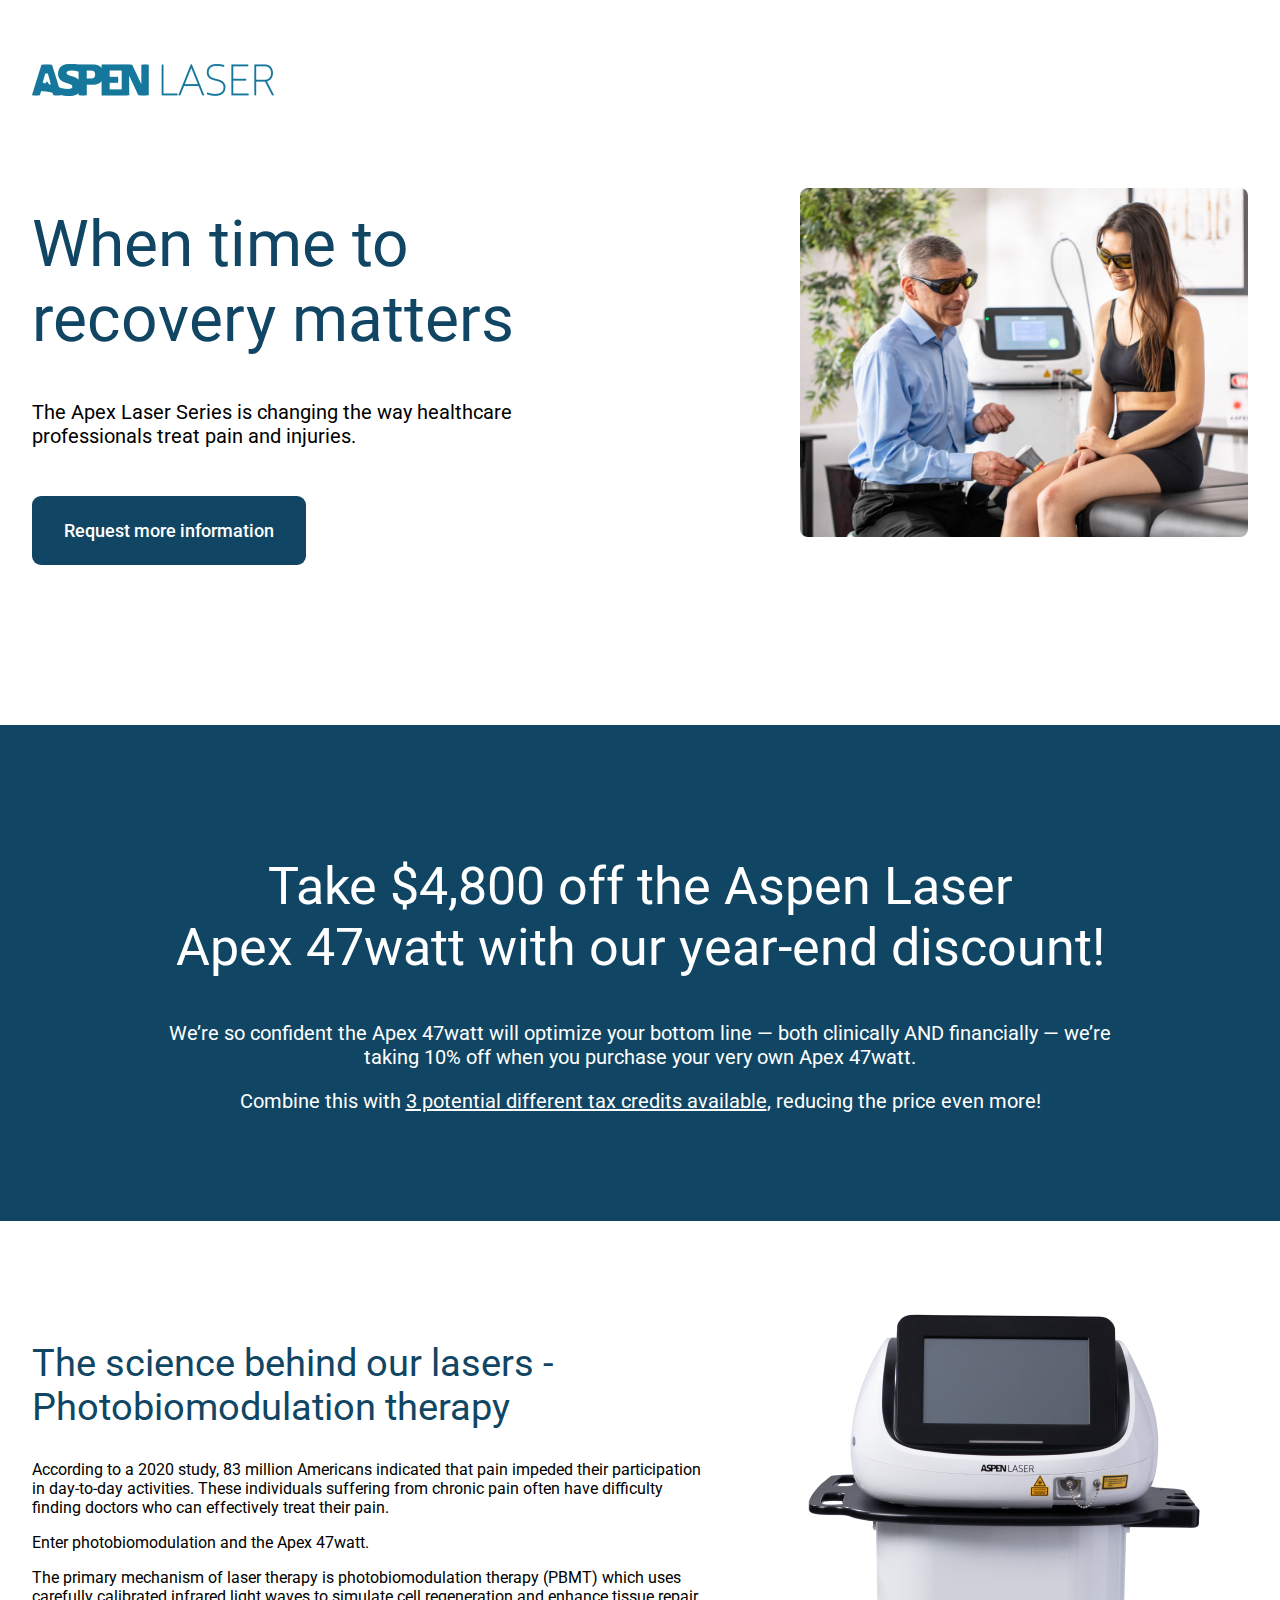
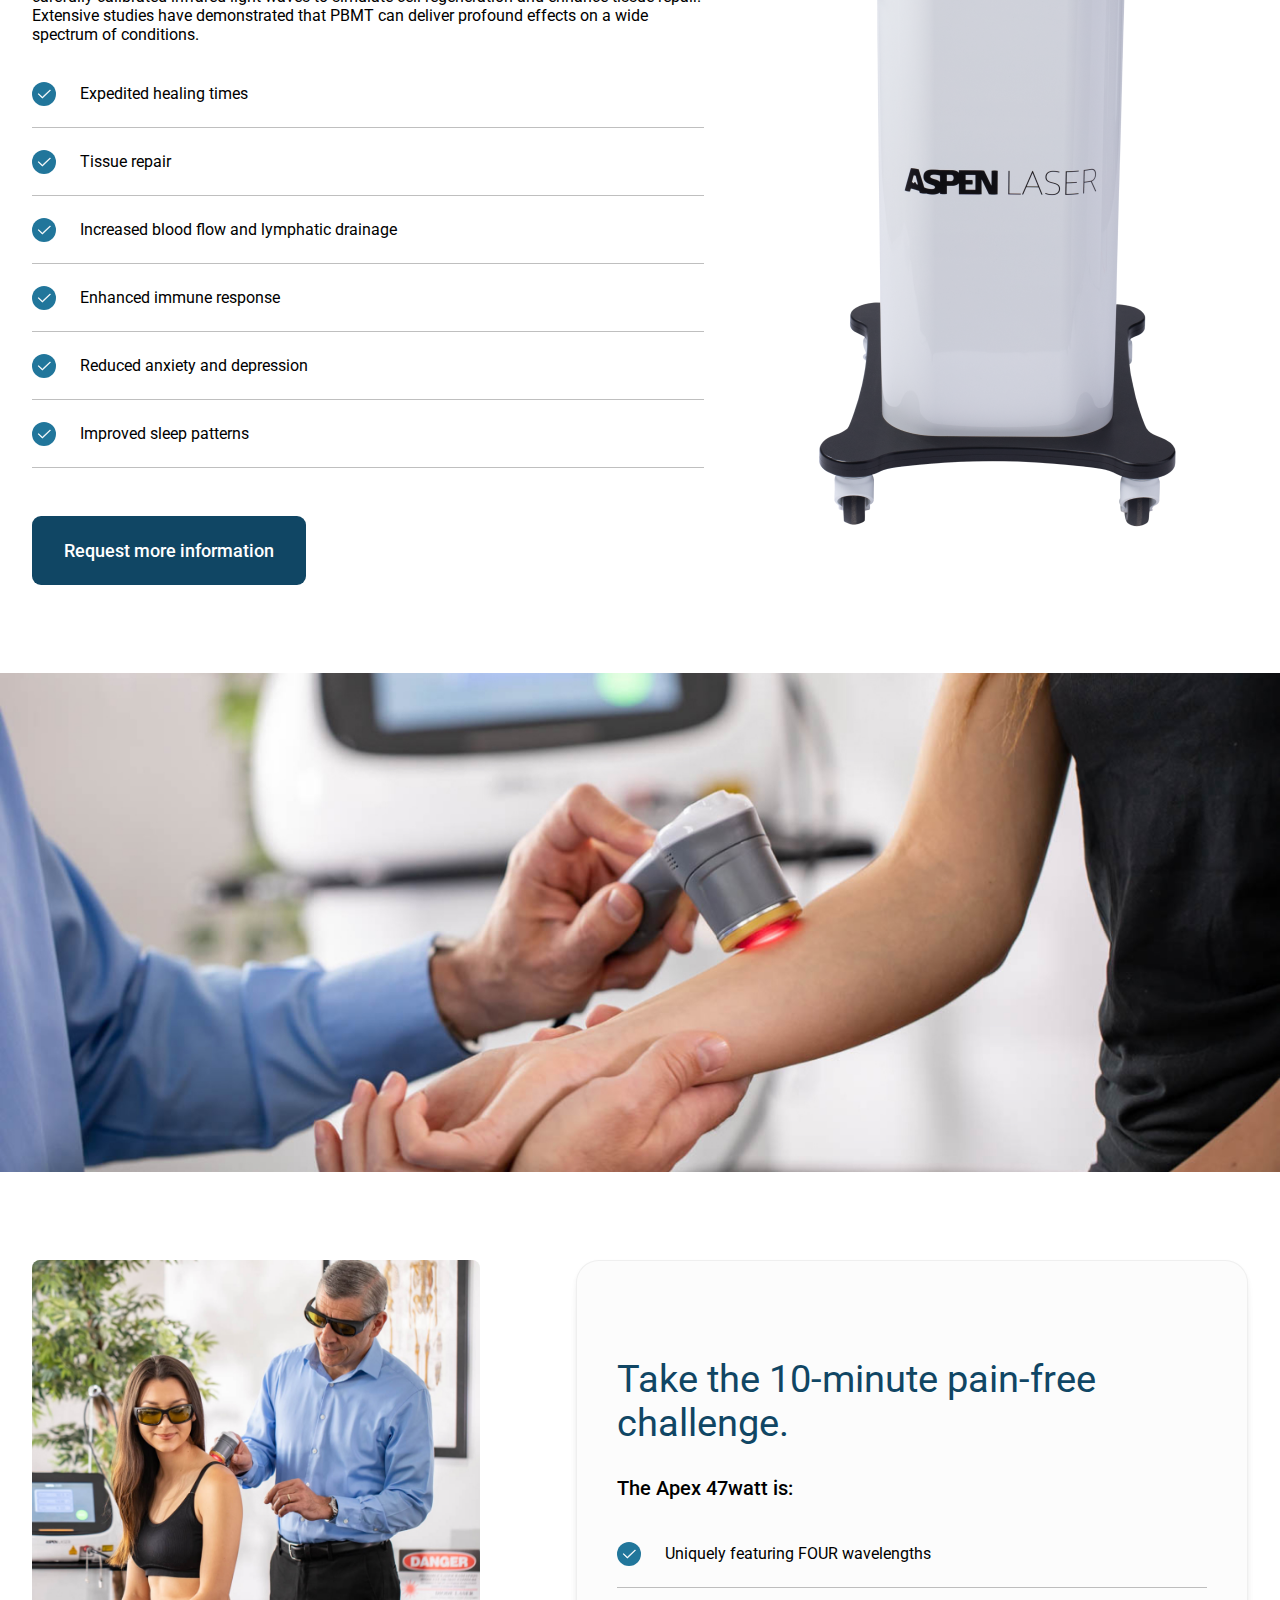
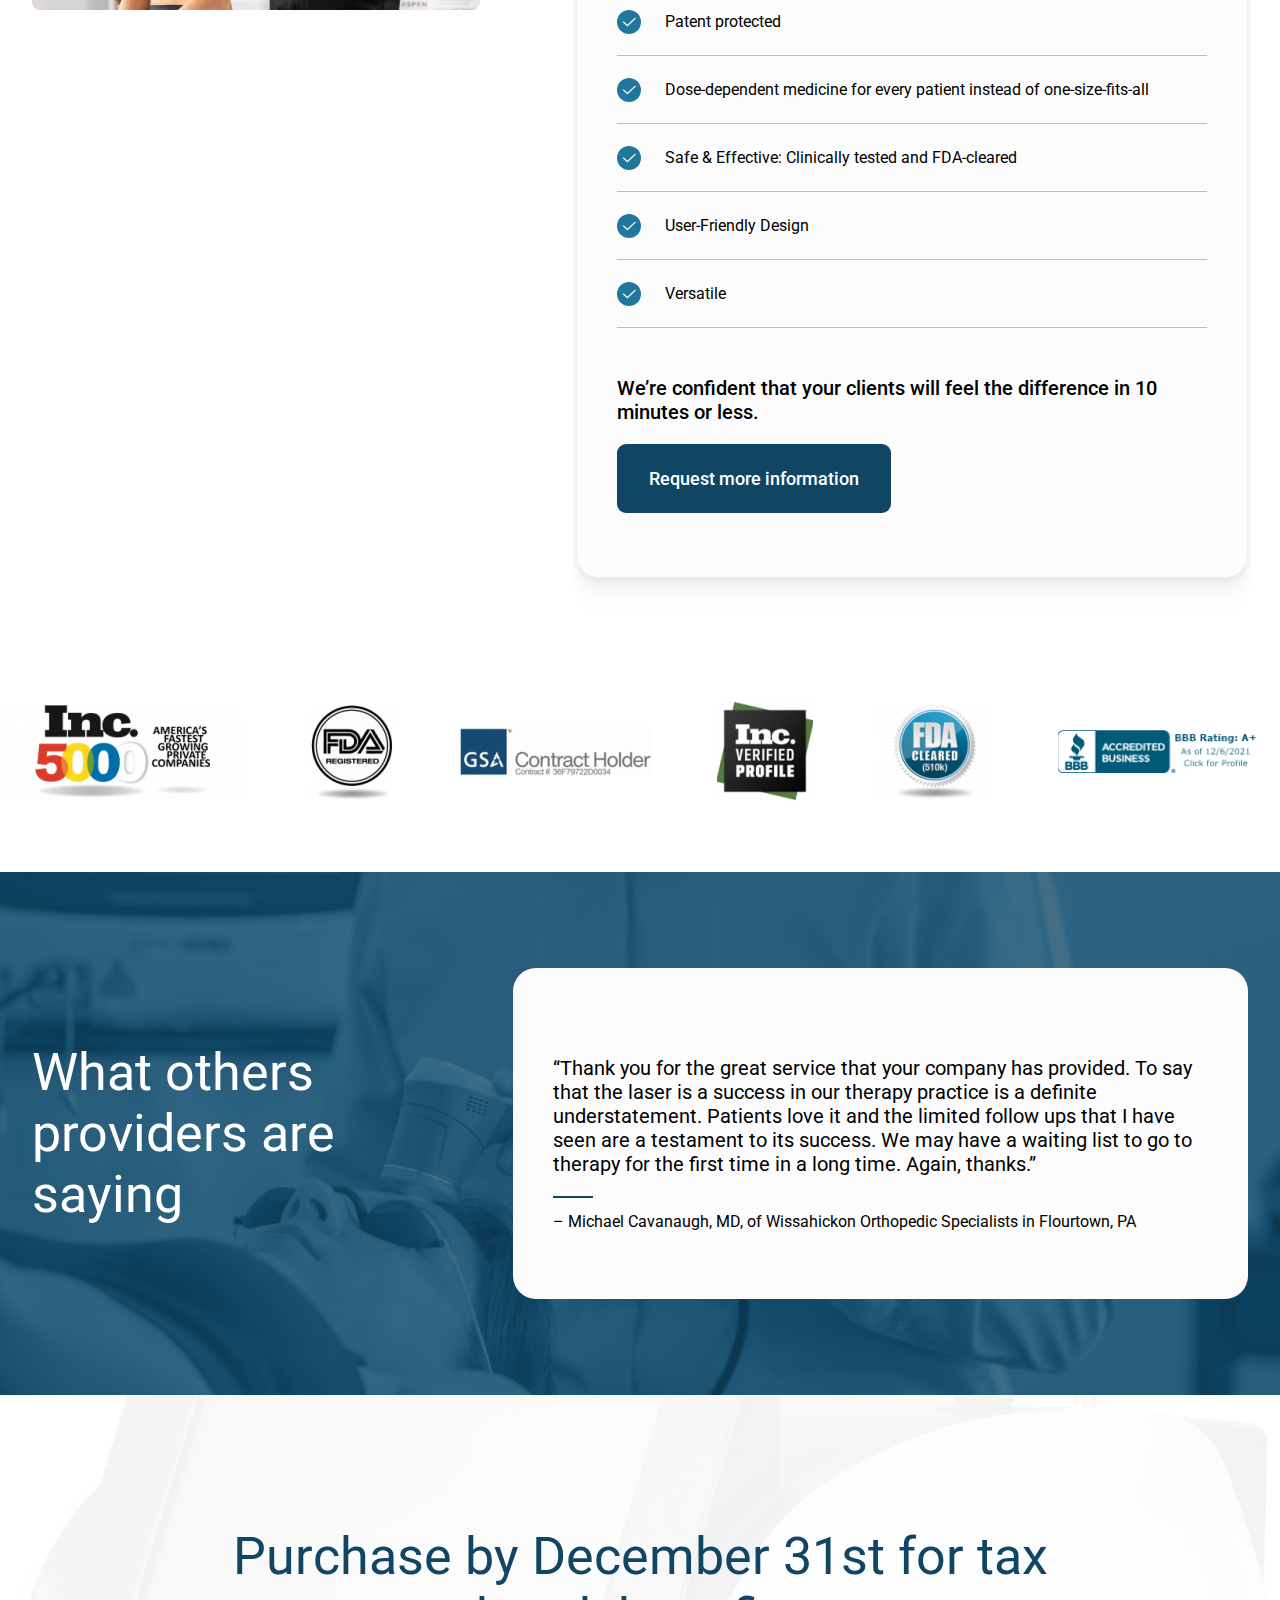
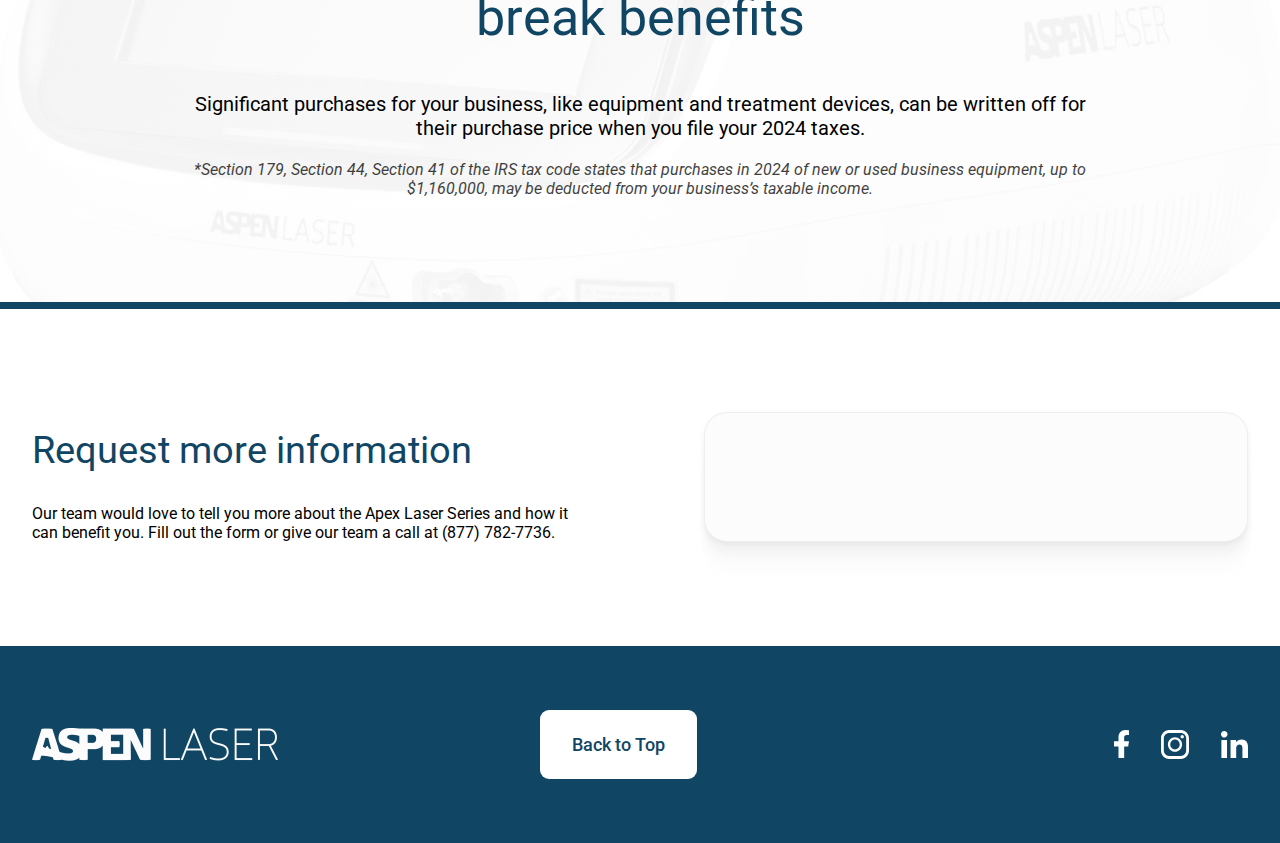
==== commit a44107d3: "text edits" ====
--- a/aspen-laser-apex-47.html
+++ b/aspen-laser-apex-47.html
@@ -3,7 +3,7 @@
 <head>
   <meta charset="UTF-8">
   <meta name="viewport" content="width=device-width, initial-scale=1.0">
-  <title>Aspen Laser Apex 47</title>
+  <title>Aspen Laser Apex 47watt</title>
   <link rel="preconnect" href="https://fonts.googleapis.com">
   <link rel="preconnect" href="https://fonts.gstatic.com" crossorigin>
   <link href="https://fonts.googleapis.com/css2?family=Roboto:ital,wght@0,100;0,300;0,400;0,500;0,700;0,900;1,100;1,300;1,400;1,500;1,700;1,900&display=swap" rel="stylesheet">
@@ -31,8 +31,8 @@
   </div>
   <div class="callout">
     <div class="container">
-      <h2>Take $4,800 off the Aspen Laser <span class="apex-47">Apex 47</span> with our year-end discount!</h2>
-      <p>We&rsquo;re so confident the <span class="apex-47">Apex 47</span> will optimize your bottom line &mdash; both clinically AND financially &mdash; we&rsquo;re taking 10% off when you purchase your very own <span class="apex-47">Apex 47</span>.</p>
+      <h2>Take $4,800 off the Aspen Laser <span class="apex-47">Apex 47watt</span> with our year-end discount!</h2>
+      <p>We&rsquo;re so confident the <span class="apex-47">Apex 47watt</span> will optimize your bottom line &mdash; both clinically AND financially &mdash; we&rsquo;re taking 10% off when you purchase your very own <span class="apex-47">Apex 47watt</span>.</p>
       <p>Combine this with <a href="#tax-credit">3 potential different tax credits available</a>, reducing the price even more!</p>
     </div>
   </div>
@@ -42,11 +42,11 @@
         <div class="features-content">
           <h2>The science behind our lasers - Photobiomodulation therapy</h2>
           <p>According to a 2020 study, 83 million Americans indicated that pain impeded their participation in day-to-day activities. These individuals suffering from chronic pain often have difficulty finding doctors who can effectively treat their pain.</p>
-          <p>Enter photobiomodulation and the <span class="apex-47">Apex 47</span>.</p>
+          <p>Enter photobiomodulation and the <span class="apex-47">Apex 47watt</span>.</p>
           <p>The primary mechanism of laser therapy is photobiomodulation therapy (PBMT) which uses carefully calibrated infrared light waves to simulate cell regeneration and enhance tissue repair. Extensive studies have demonstrated that PBMT can deliver profound effects on a wide spectrum of conditions.</p>
           <ul class="checklist">
             <li>Expedited healing times</li>
-            <li>Tissue strengthening</li>
+            <li>Tissue repair</li>
             <li>Increased blood flow and lymphatic drainage</li>
             <li>Enhanced immune response</li>
             <li>Reduced anxiety and depression</li>
@@ -69,7 +69,7 @@
         </div>
         <div class="challenge-box">
           <h2>Take the 10-minute pain-free challenge.</h2>
-          <p class="bigger">The <span class="apex-47">Apex 47</span> is:</p>
+          <p class="bigger">The <span class="apex-47">Apex 47watt</span> is:</p>
           <ul class="checklist">
             <li>Uniquely featuring FOUR wavelengths</li>
             <li>Patent protected</li>
--- a/css/styles.css
+++ b/css/styles.css
@@ -553,12 +553,12 @@
   border: 1px solid #000000;
   border-radius: 0.3125rem;
   font-size: 1rem;
-  margin-bottom: 1rem;
+  margin-bottom: 0;
 }
 form .inputs-list {
   list-style: none;
   padding: 0;
-  margin: 1rem 0;
+  margin: 0;
 }
 form .hs_submit {
   margin-top: 2rem;
@@ -566,5 +566,8 @@
 form .hs_submit input {
   width: auto;
 }
+form .hs-richtext {
+  font-size: 0.875rem;
+}
 
 /*# sourceMappingURL=styles.css.map */
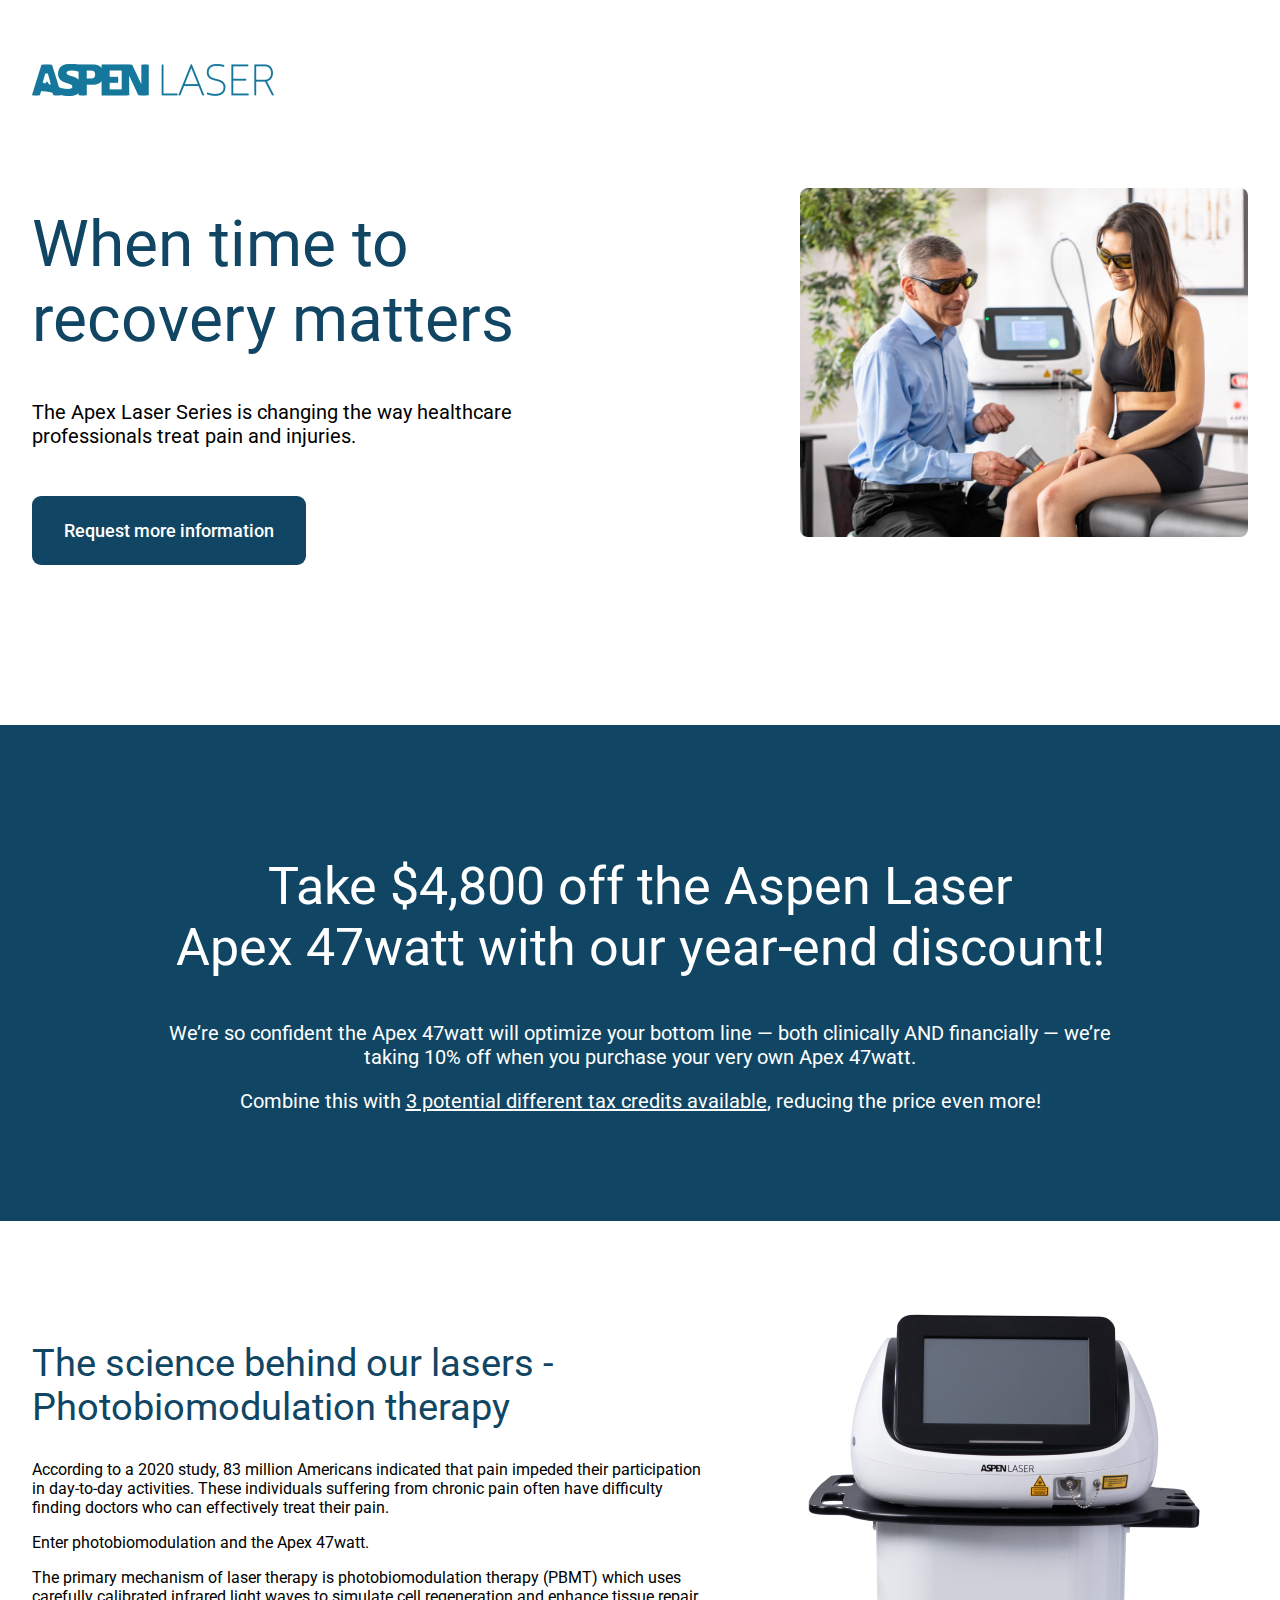
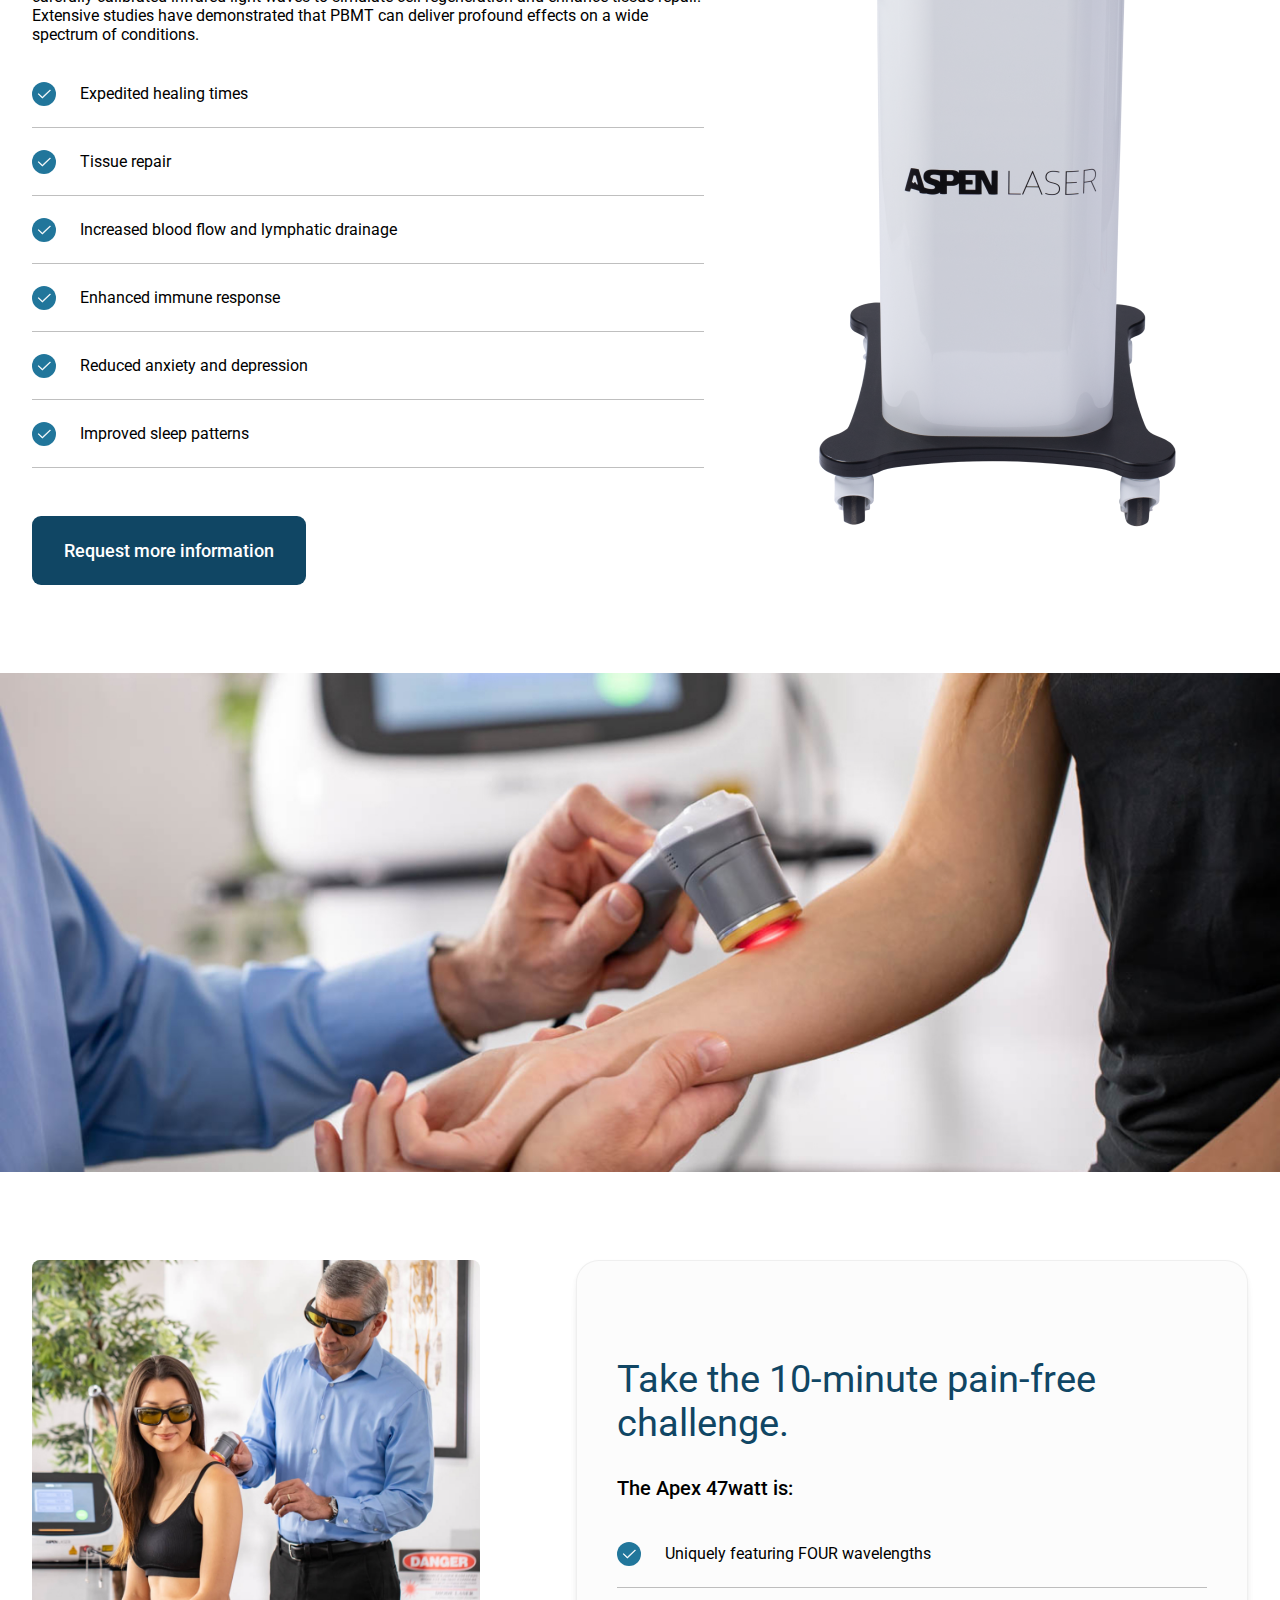
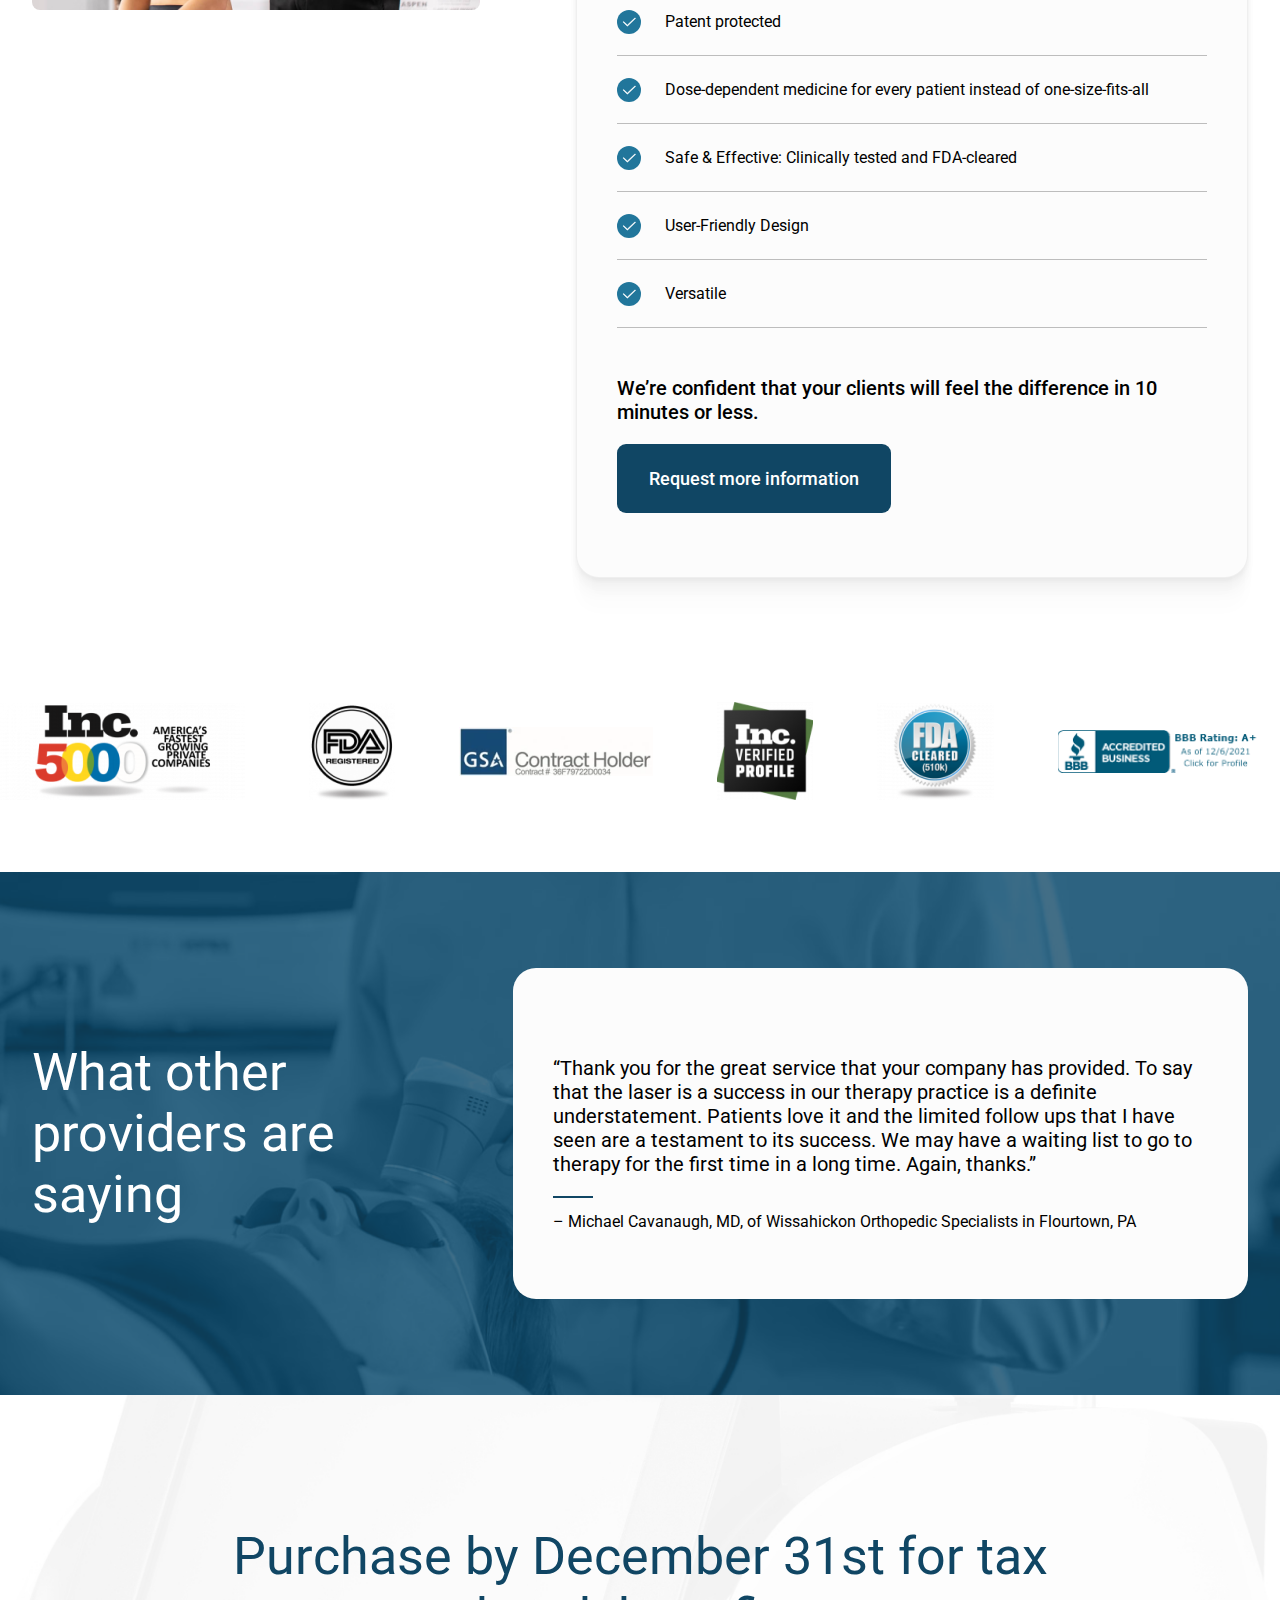
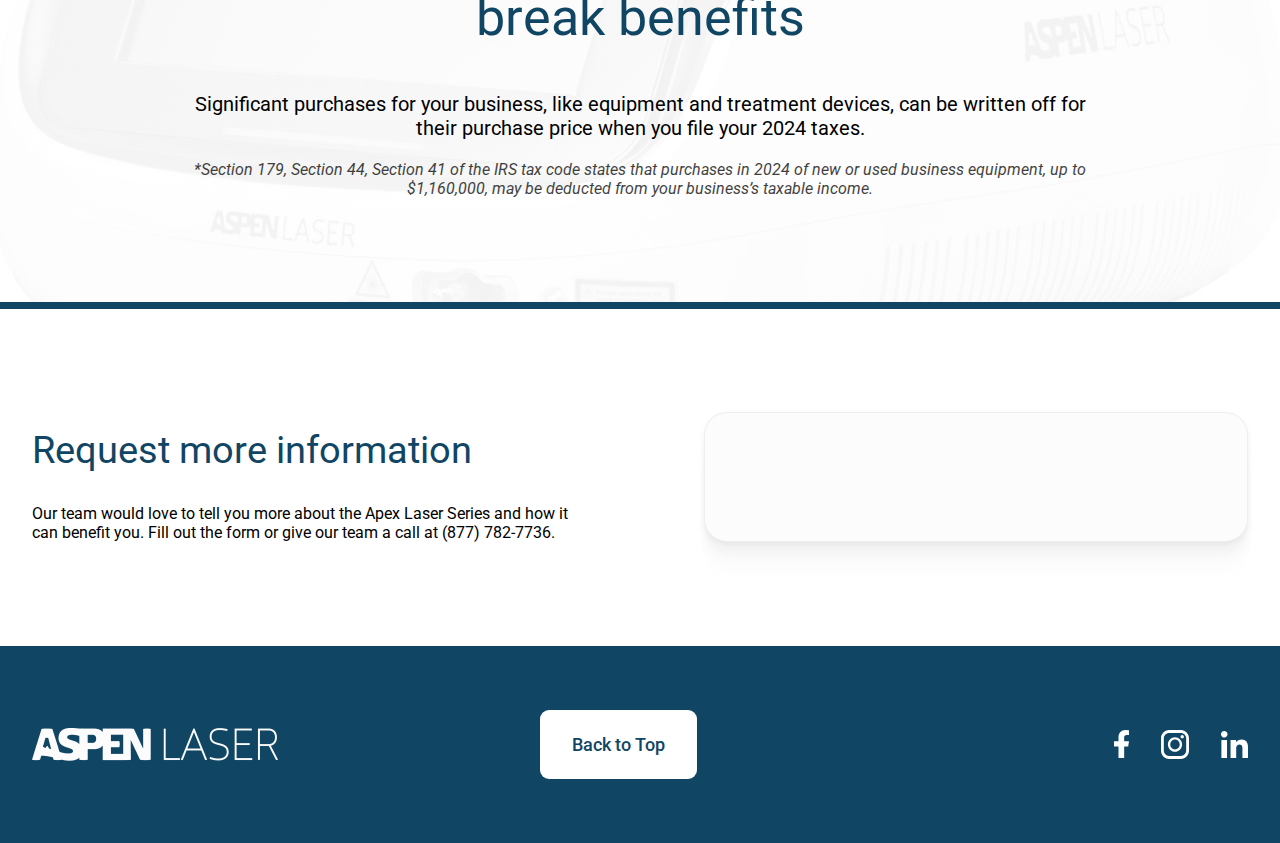
==== commit e725410e: "typo" ====
--- a/aspen-laser-apex-47.html
+++ b/aspen-laser-apex-47.html
@@ -1,6 +1,13 @@
 <!DOCTYPE html>
 <html lang="en">
 <head>
+  <!-- Google Tag Manager -->
+  <script>(function(w,d,s,l,i){w[l]=w[l]||[];w[l].push({'gtm.start':
+  new Date().getTime(),event:'gtm.js'});var f=d.getElementsByTagName(s)[0],
+  j=d.createElement(s),dl=l!='dataLayer'?'&l='+l:'';j.async=true;j.src=
+  'https://www.googletagmanager.com/gtm.js?id='+i+dl;f.parentNode.insertBefore(j,f);
+  })(window,document,'script','dataLayer','GTM-PD3JBN57');</script>
+  <!-- End Google Tag Manager -->
   <meta charset="UTF-8">
   <meta name="viewport" content="width=device-width, initial-scale=1.0">
   <title>Aspen Laser Apex 47watt</title>
@@ -10,6 +17,9 @@
   <link rel="stylesheet" href="css/styles.css">
 </head>
 <body>
+  <!-- Google Tag Manager (noscript) -->
+  <noscript><iframe src="https://www.googletagmanager.com/ns.html?id=GTM-PD3JBN57" height="0" width="0" style="display:none;visibility:hidden"></iframe></noscript>
+  <!-- End Google Tag Manager (noscript) -->
   <div class="page-top">
     <div class="container">
       <img src="./img/logo-blue.png" alt="Aspen Laser" width="242" height="32" class="top-logo" />
@@ -126,7 +136,7 @@
   </div>
   <div class="testimonials">
     <div class="container testimonials-row">
-      <h2>What others providers are saying</h2>
+      <h2>What other providers are saying</h2>
       <blockquote class="testimonial">
         <p>&ldquo;Thank you for the great service that your company has provided. To say that the laser is a success in our therapy practice is a definite understatement. Patients love it and the limited follow ups that I have seen are a testament to its success. We may have a waiting list to go to therapy for the first time in a long time. Again, thanks.&rdquo;</p>
         <cite>&ndash; Michael Cavanaugh, MD, of Wissahickon Orthopedic Specialists in Flourtown, PA</cite>
